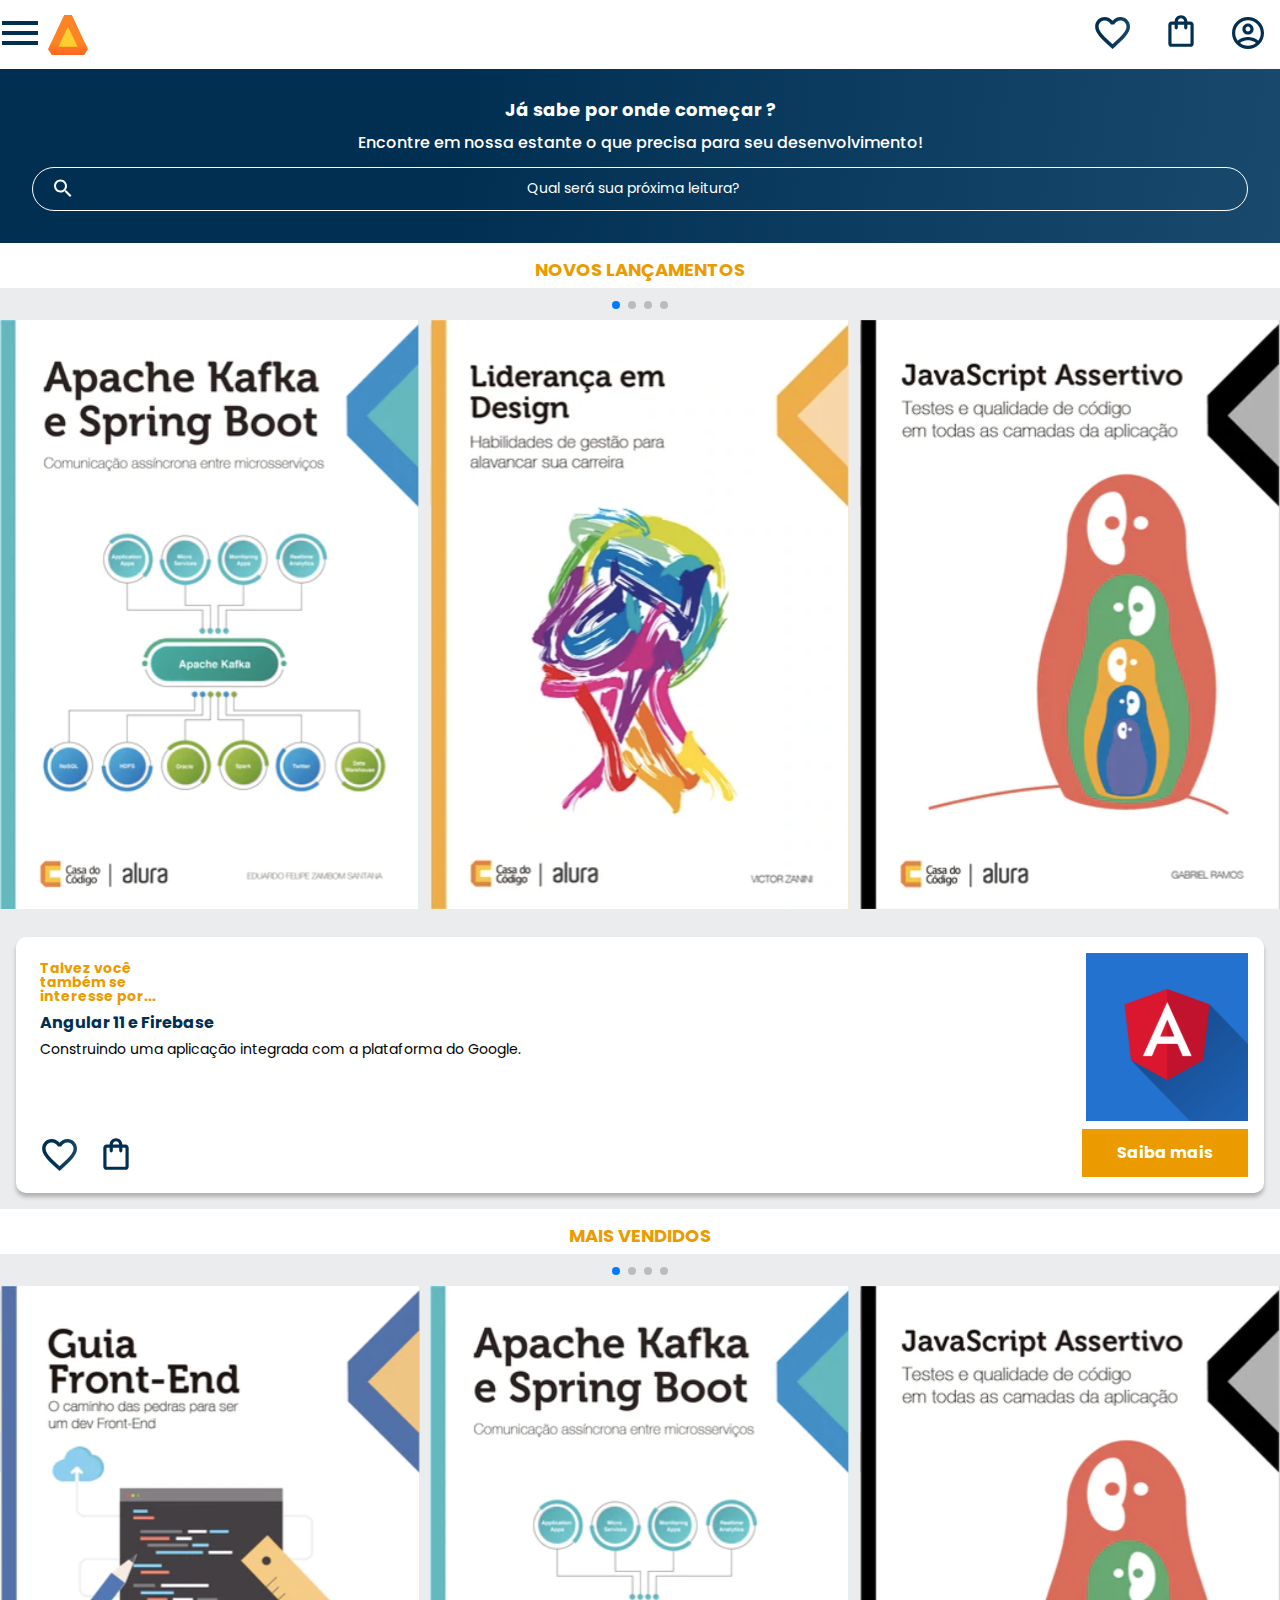
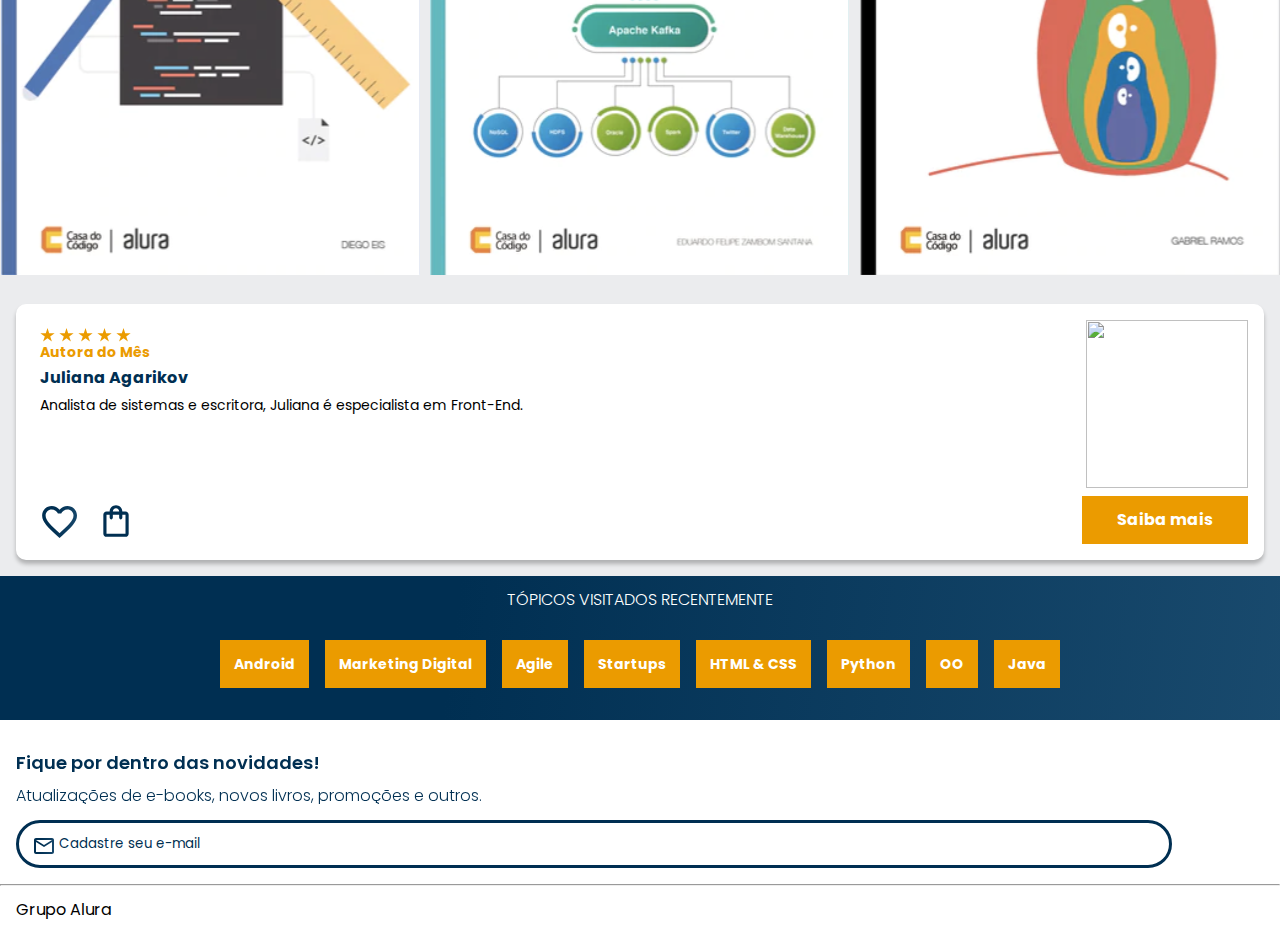
==== Exercicios-Alura/Web/projeto-lojadelivros/index.html @ e95ebcbb "termino do site p celular" ====
<!DOCTYPE html>
<html>

    <head>
        <title>Alura Books</title>
        <meta charset="UTF-8">
        <meta http-equiv="X-UA-Compatible" content="IE=edge">
        <meta name="viewport" content="width=device-width, initial-scale=1.0">
        <link rel="preconnect" href="https://fonts.googleapis.com">
        <link rel="preconnect" href="https://fonts.gstatic.com" crossorigin>
        <link href="https://fonts.googleapis.com/css2?family=Inter:wght@400;700&family=Montserrat:wght@100&family=Poppins:ital,wght@0,400;0,700;1,500&display=swap" rel="stylesheet">
        <link rel="stylesheet" href="https://cdn.jsdelivr.net/npm/swiper@8/swiper-bundle.min.css" />
        <link rel="stylesheet" href="reset.css">
        <link rel="stylesheet" href="styles.css">
    </head>

    <body>
        <header class="cabeçalho">
            <div class="container">
                <input type="checkbox" id="menu" class="container__botao"> 
                <label for="menu">
                    <span class="cabeçalho__menu-hamburguer container__imagem"></span>
                </label>
                <ul class="lista-menu">
                    <li class="lista-menu__titulo">Categorias</li>
                    <li class="lista-menu__item"><a href="#" class="lista-menu__link">Programação</a></li>
                    <li class="lista-menu__item"><a href="#" class="lista-menu__link">Front-end</a></li>
                    <li class="lista-menu__item"><a href="#" class="lista-menu__link">Infraestrutura</a></li>
                    <li class="lista-menu__item"><a href="#" class="lista-menu__link">Business</a></li>
                    <li class="lista-menu__item"><a href="#" class="lista-menu__link">Desing & UX</a></li>
                </ul>
                <img src="img/Logo.svg" alt="Logo da AluraBooks" class="container__imagem">
            </div>
            <div class="container">
                <a href="#"><img src="img/Favoritos.svg" alt="Meus favoritos" class="container__imagem"></a>
                <a href="#"><img src="img/Compras.svg" alt="Carrinho de compras" class="container__imagem"></a>
                <a href="#"><img src="img/Usuário.svg" alt="Meu perfil" class="container__imagem"></a>
            </div>
        </header>
        <section class="banner">
            <h2 class="banner__titulo">Já sabe por onde começar ?</h2>
            <p class="banner__texto">Encontre em nossa estante o que precisa para seu desenvolvimento!</p>
            <input type="search" class="banner__pesquisa" placeholder="Qual será sua próxima leitura?">
        </section>
        <section class="carrossel">
            <h2 class="carrossel__titulo">Novos Lançamentos</h2>
            <div class="swiper">
                <!-- Additional required wrapper -->
                 <!-- If we need pagination -->
                 <div class="swiper-pagination"></div>
                <div class="swiper-wrapper">
                  <!-- Slides -->
                  <div class="swiper-slide"><img src="img/ApacheKafka.svg" alt="Livro sobre a apache kafka e spring boot da alura books"></div>
                  <div class="swiper-slide"><img src="img/Liderança.svg" alt="Livro sobre liderança em design da Alura books"></div>
                  <div class="swiper-slide"><img src="img/Javascript.svg" alt="Livro sobre javascript assertivo da alura books"></div>
                  <div class="swiper-slide"><img src="img/Guia Front-end.svg" alt="Livro Guia Front end"></div>
                  <div class="swiper-slide"><img src="img/Portugol.svg" alt="Livro sobre Portugol da Alura Books"></div>
                  <div class="swiper-slide"><img src="img/Acessibilidade.svg" alt="Livros sobre acessibilidade"></div>
                </div>
    
                <!-- If we need navigation buttons -->
                <div class="swiper-button-prev"></div>
                <div class="swiper-button-next"></div>
              </div>

              <div class="card">
                <!-- 1° linha-->
                <div class="card__descrição">
                    <!-- 1° coluna-->
                    <div class="descrição">
                        <h3 class="descrição__titulo">Talvez você também se interesse por...</h3>
                        <h2 class="descrição__titulo-livro">Angular 11 e Firebase</h2>
                        <p class="descrição__texto">Construindo uma aplicação integrada com a plataforma do Google.</p>
                    </div>
                    <!-- 2° coluna -->
                    <img src="img/Angular.svg" class="descrição__imagem">
                </div>
                <!-- 2° linha -->
                <div class="card__botões">
                    <!-- 1° coluna -->
                    <ul class="botões">
                        <li class="botões__item"><img src="img/Favoritos.svg" alt="Favoritar livro"></li>
                        <li class="botões__item"><img src="img/Compras.svg" alt="adicionar no carrinho de compras"></li>
                    </ul>
                    <!-- 2° coluna-->
                    <a href="#" class="botões__ancora">Saiba mais</a>
                </div>
              </div>

        </section>
        <section class="carrossel">
            <h2 class="carrossel__titulo">MAIS VENDIDOS</h2>
            <div class="swiper">
                <!-- Additional required wrapper -->
                 <!-- If we need pagination -->
                 <div class="swiper-pagination"></div>
                <div class="swiper-wrapper">
                  <!-- Slides -->
                  <div class="swiper-slide"><img src="img/Guia Front-end.svg" alt="Livro sobre a apache kafka e spring boot da alura books"></div>
                  <div class="swiper-slide"><img src="img/ApacheKafka.svg" alt="Livro sobre liderança em design da Alura books"></div>
                  <div class="swiper-slide"><img src="img/Javascript.svg" alt="Livro sobre javascript assertivo da alura books"></div>
                  <div class="swiper-slide"><img src="img/Liderança.svg" alt="Livro Guia Front end"></div>
                  <div class="swiper-slide"><img src="img/Portugol.svg" alt="Livro sobre Portugol da Alura Books"></div>
                  <div class="swiper-slide"><img src="img/Acessibilidade.svg" alt="Livros sobre acessibilidade"></div>
                </div>
    
                <!-- If we need navigation buttons -->
                <div class="swiper-button-prev"></div>
                <div class="swiper-button-next"></div>
              </div>

              <div class="card">
                <!-- 1° linha-->
                <div class="card__descrição">
                    <!-- 1° coluna-->
                    <div class="descrição">
                        
                            <h3 class="descrição__titulo"><img src="img/Estrelinhas.svg"></h3>
                            <h3 class="descrição__titulo">Autora do Mês</h3>
                            <h2 class="descrição__titulo-livro">Juliana Agarikov</h2>
                            <p class="descrição__texto">Analista de sistemas e escritora, Juliana é especialista em Front-End. </p>
                        
                    </div>
                    <!-- 2° coluna -->
                    <img src="img/Perfil-escritora.svg" class="descrição__imagem">
                </div>
                
                <!-- 2° linha -->
                <div class="card__botões">
                    <!-- 1° coluna -->
                    <ul class="botões">
                        <li class="botões__item"><img src="img/Favoritos.svg" alt="Favoritar livro"></li>
                        <li class="botões__item"><img src="img/Compras.svg" alt="adicionar no carrinho de compras"></li>
                    </ul>
                    <!-- 2° coluna-->
                    <a href="#" class="botões__ancora">Saiba mais</a>
                </div>
              </div>

        </section>
        <section class="tópicos">
            <h2 class="tópicos__titulo">TÓPICOS VISITADOS RECENTEMENTE</h2> 
            <ul class="tópicos__lista">
                <li class="tópicos__item">
                    <a href="#" class="tópico__link">Android</a>
                </li>
                <li class="tópicos__item">
                    <a href="#" class="tópico__link">Marketing Digital</a>
                </li>
                <li class="tópicos__item">
                    <a href="#" class="tópico__link">Agile</a>
                </li>
                <li class="tópicos__item">
                    <a href="#" class="tópico__link">Startups</a>
                </li>
                <li class="tópicos__item">
                    <a href="#" class="tópico__link">HTML & CSS</a>
                </li>
                <li class="tópicos__item">
                    <a href="#" class="tópico__link">Python</a>
                </li>
                <li class="tópicos__item">
                    <a href="#" class="tópico__link">OO</a>
                </li>
                <li class="tópicos__item">
                    <a href="#" class="tópico__link">Java</a>
                </li>
            </ul>
        </section>
        <section class="contato">
            <h2 class="contato__titulo">Fique por dentro das novidades!</h2>
            <p class="contato__texto">Atualizações de e-books, novos livros, promoções e outros.</p>
            <input type="email" placeholder="Cadastre seu e-mail" class="contato__email">
        </section>
        <hr/>
        <footer class="rodape">
            <h2 class="rodape__titulo">Grupo Alura</h2>
        </footer>
        <script src="https://cdn.jsdelivr.net/npm/swiper@8/swiper-bundle.min.js"></script>
        <script>
            const swiper = new Swiper('.swiper', {
                spaceBetween: 10,
                slidesPerView: 3,
                
                pagination: {
                    el: '.swiper-pagination',
                    type: 'bullets',
                },
            }); 
        </script>
    </body>
</html>
---- Exercicios-Alura/Web/projeto-lojadelivros/styles.css ----
@import url("styles/header.css");
@import url("styles/banner.css"); 
@import url("styles/carrossel.css");
@import url("styles/tópicos.css"); 
@import url("styles/contato.css");
@import url("styles/rodape.css");

:root {
    --cor-de-fundo: #ebecee;
    --branco: #FFFFFF;
    --laranja: #EB9B00;
    --azul-degrade: linear-gradient(97.54deg, #002F52 35.49%, #326589 165.37%);
    --fonte-principal: "Poppins";
    --azul: #002F52; 
}

body{
    background-color: var(--cor-de-fundo);
    font-family: var(--fonte-principal);
    font-size: 16px;
    font-weight: 400;
}

h1 {
    background-color: white;
}
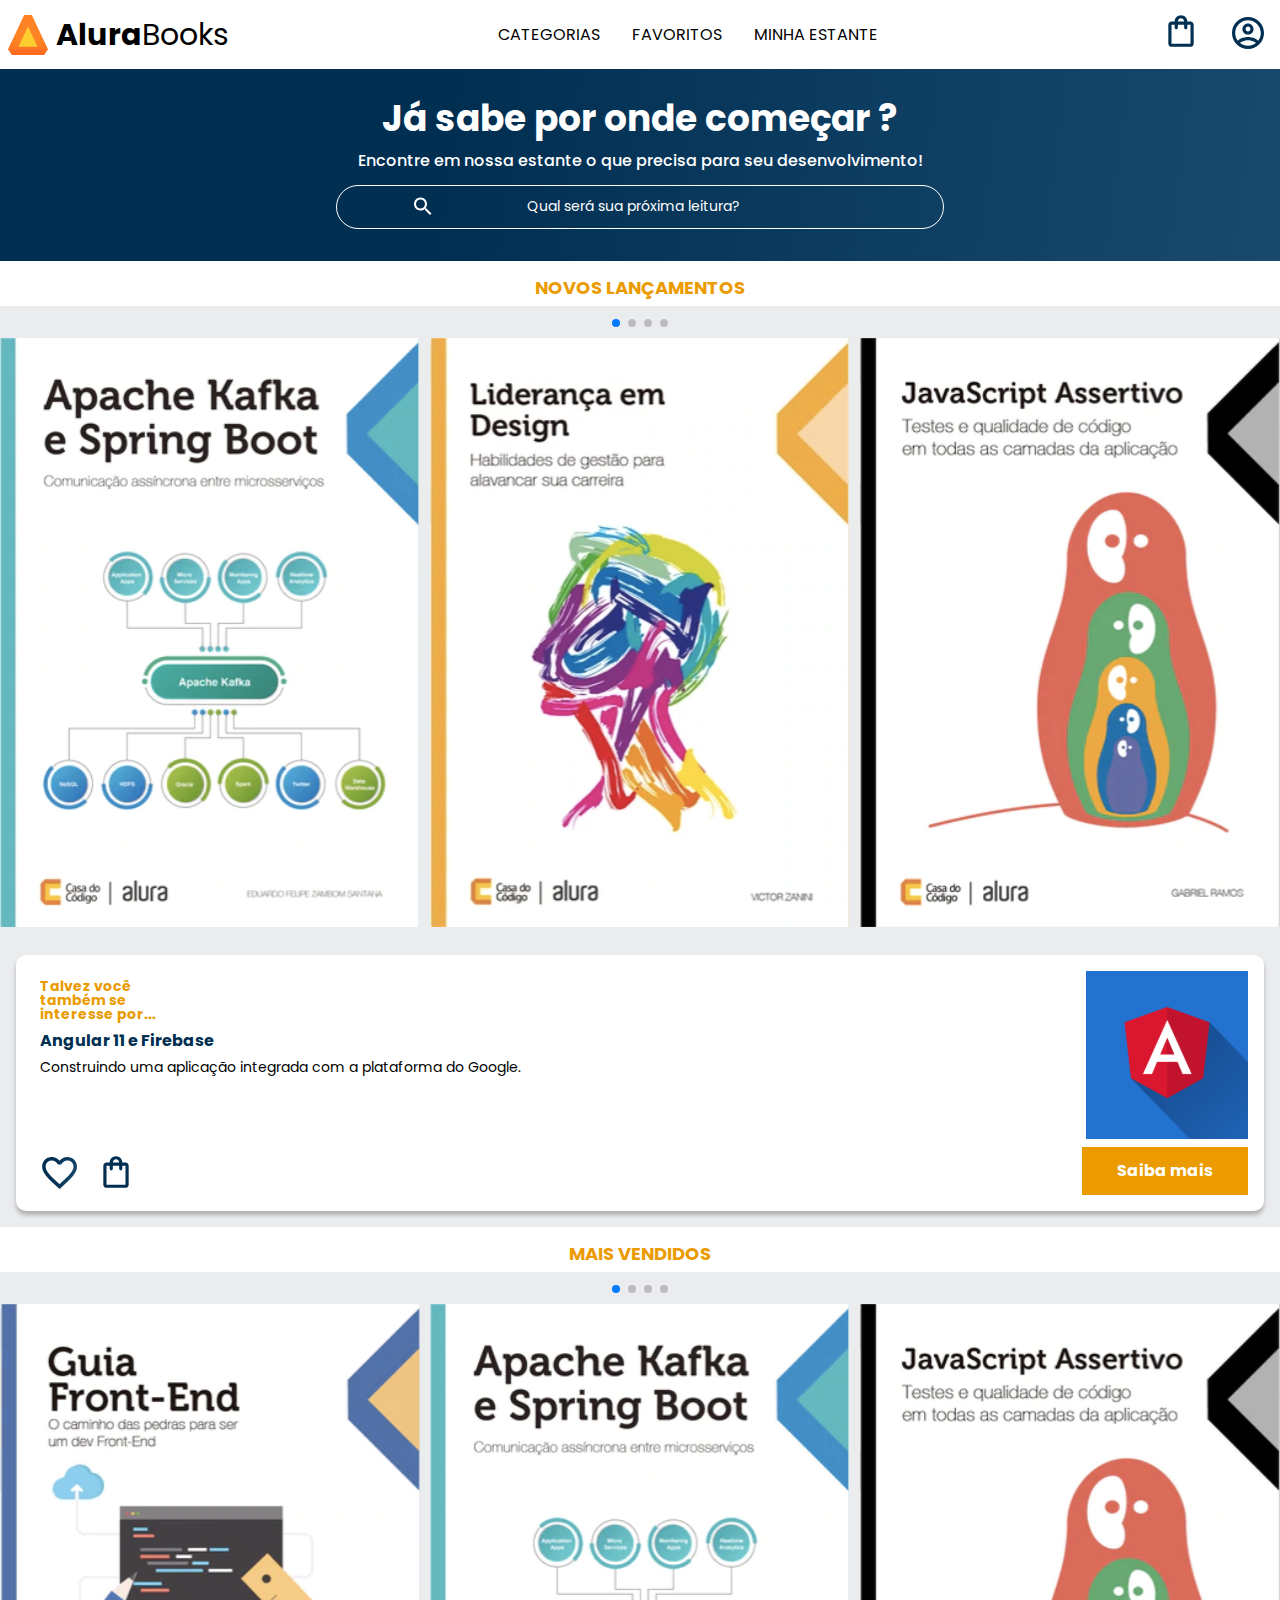
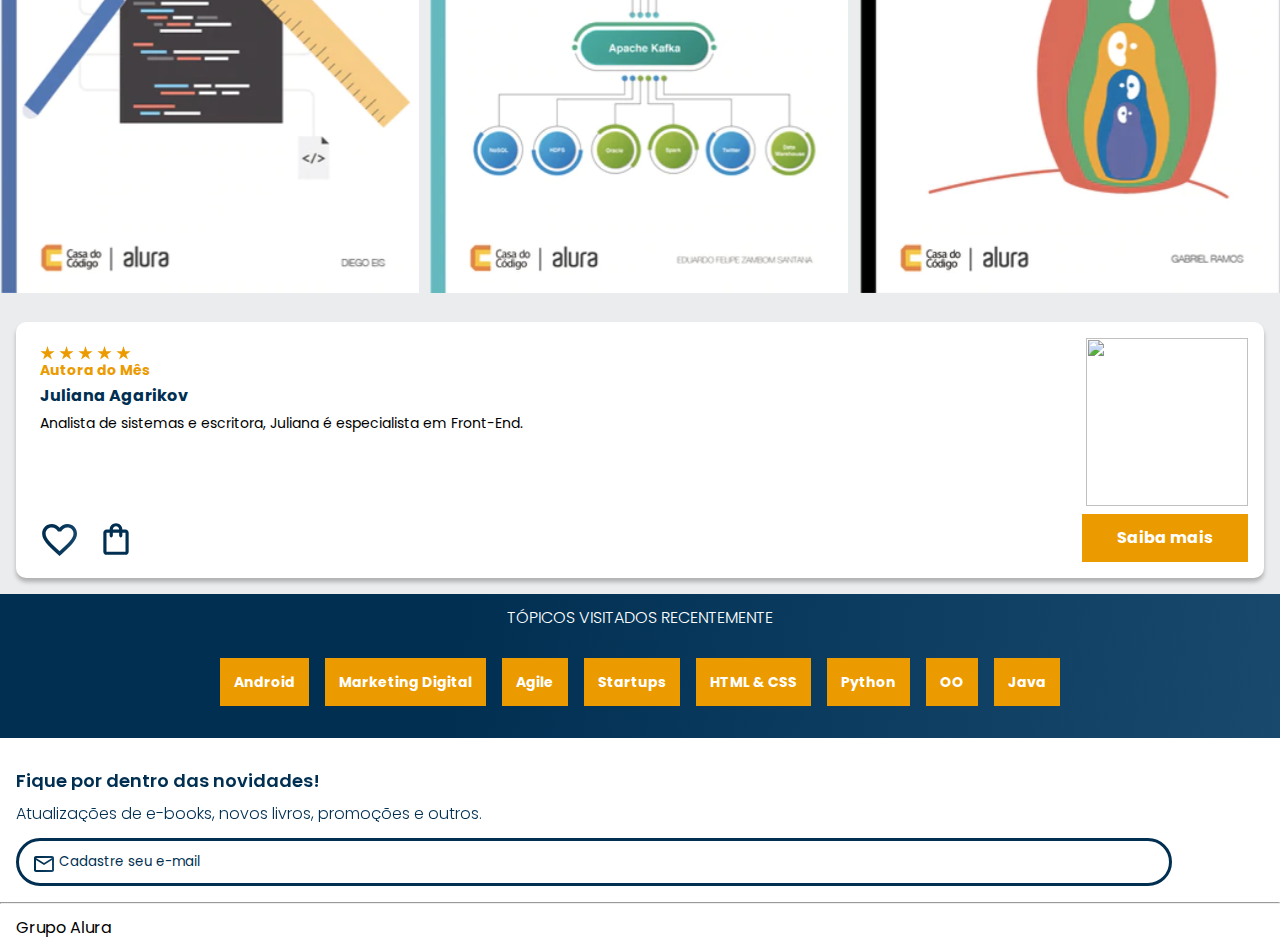
==== commit acdaa964: "separando tudo" ====
--- a/Exercicios-Alura/Web/projeto-lojadelivros/index.html
+++ b/Exercicios-Alura/Web/projeto-lojadelivros/index.html
@@ -10,6 +10,7 @@
         <link rel="preconnect" href="https://fonts.gstatic.com" crossorigin>
         <link href="https://fonts.googleapis.com/css2?family=Inter:wght@400;700&family=Montserrat:wght@100&family=Poppins:ital,wght@0,400;0,700;1,500&display=swap" rel="stylesheet">
         <link rel="stylesheet" href="https://cdn.jsdelivr.net/npm/swiper@8/swiper-bundle.min.css" />
+        <link href="https://fonts.googleapis.com/css2?family=Josefin+Sans:wght@400;700&display=swap" rel="stylesheet">
         <link rel="stylesheet" href="reset.css">
         <link rel="stylesheet" href="styles.css">
     </head>
@@ -30,9 +31,27 @@
                     <li class="lista-menu__item"><a href="#" class="lista-menu__link">Desing & UX</a></li>
                 </ul>
                 <img src="img/Logo.svg" alt="Logo da AluraBooks" class="container__imagem">
+                <h1 class="container__titulo"><b class="container__titulo--negrito">Alura</b>Books</h1>
             </div>
+            <ul class="opções">
+                <input type="checkbox" id="opções-menu" class="opções__botão">
+                <label for="opções-menu">
+                    <li class="opções__item">Categorias</li>
+                </label>
+
+                <ul class="lista-menu">
+                    <li class="lista-menu__item"><a href="#" class="lista-menu__link">Programação</a></li>
+                    <li class="lista-menu__item"><a href="#" class="lista-menu__link">Front-end</a></li>
+                    <li class="lista-menu__item"><a href="#" class="lista-menu__link">Infraestrutura</a></li>
+                    <li class="lista-menu__item"><a href="#" class="lista-menu__link">Business</a></li>
+                    <li class="lista-menu__item"><a href="#" class="lista-menu__link">Desing & UX</a></li>
+                </ul>
+
+                <li class="opções__item"><a href="#" class="opções__link">Favoritos</a></li>
+                <li class="opções__item"><a href="#" class="opções__link">Minha Estante</a></li>
+            </ul>
             <div class="container">
-                <a href="#"><img src="img/Favoritos.svg" alt="Meus favoritos" class="container__imagem"></a>
+                <a href="#"><img src="img/Favoritos.svg" alt="Meus favoritos" class="container__imagem container__imagem-transparente"></a>
                 <a href="#"><img src="img/Compras.svg" alt="Carrinho de compras" class="container__imagem"></a>
                 <a href="#"><img src="img/Usuário.svg" alt="Meu perfil" class="container__imagem"></a>
             </div>
--- a/Exercicios-Alura/Web/projeto-lojadelivros/styles.css
+++ b/Exercicios-Alura/Web/projeto-lojadelivros/styles.css
@@ -13,6 +13,8 @@
     --azul-degrade: linear-gradient(97.54deg, #002F52 35.49%, #326589 165.37%);
     --fonte-principal: "Poppins";
     --azul: #002F52; 
+    --fonte-secundario:"Josefin Sans"; 
+    --preto: #000000;
 }
 
 body{
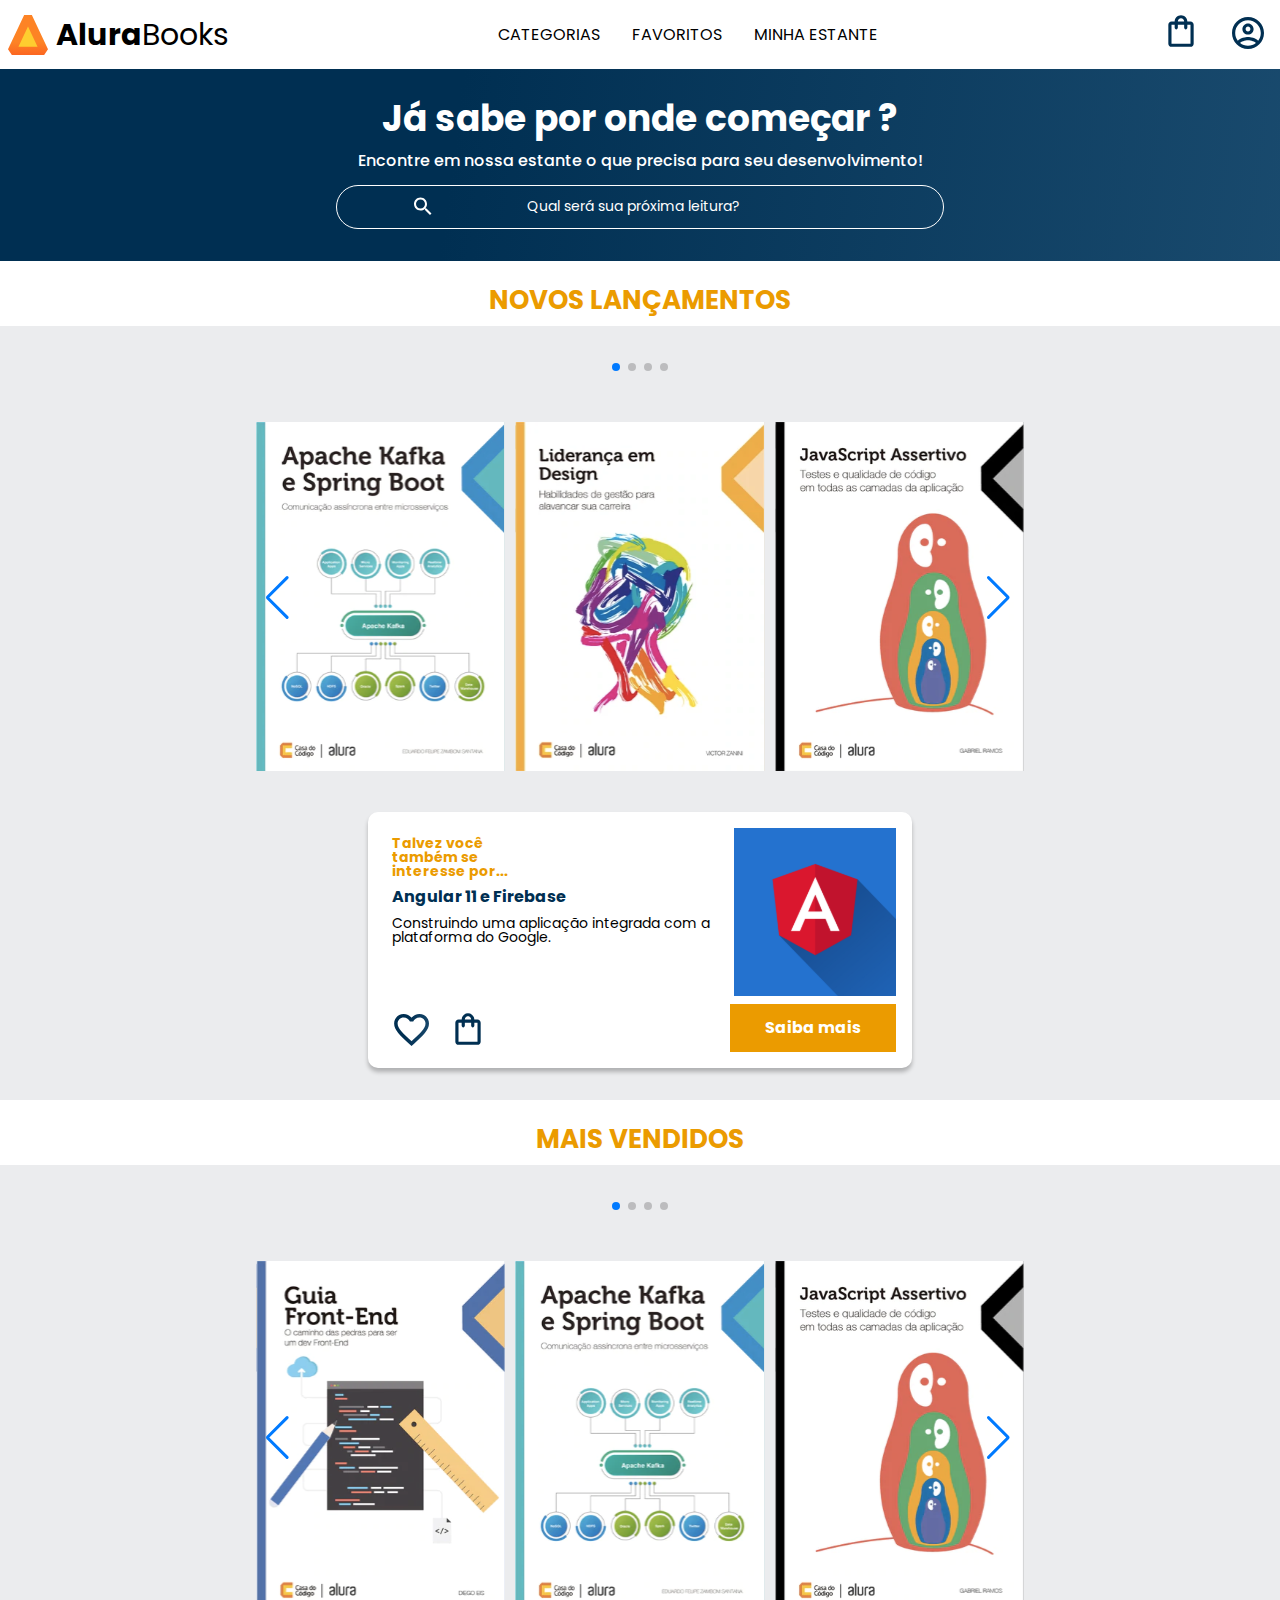
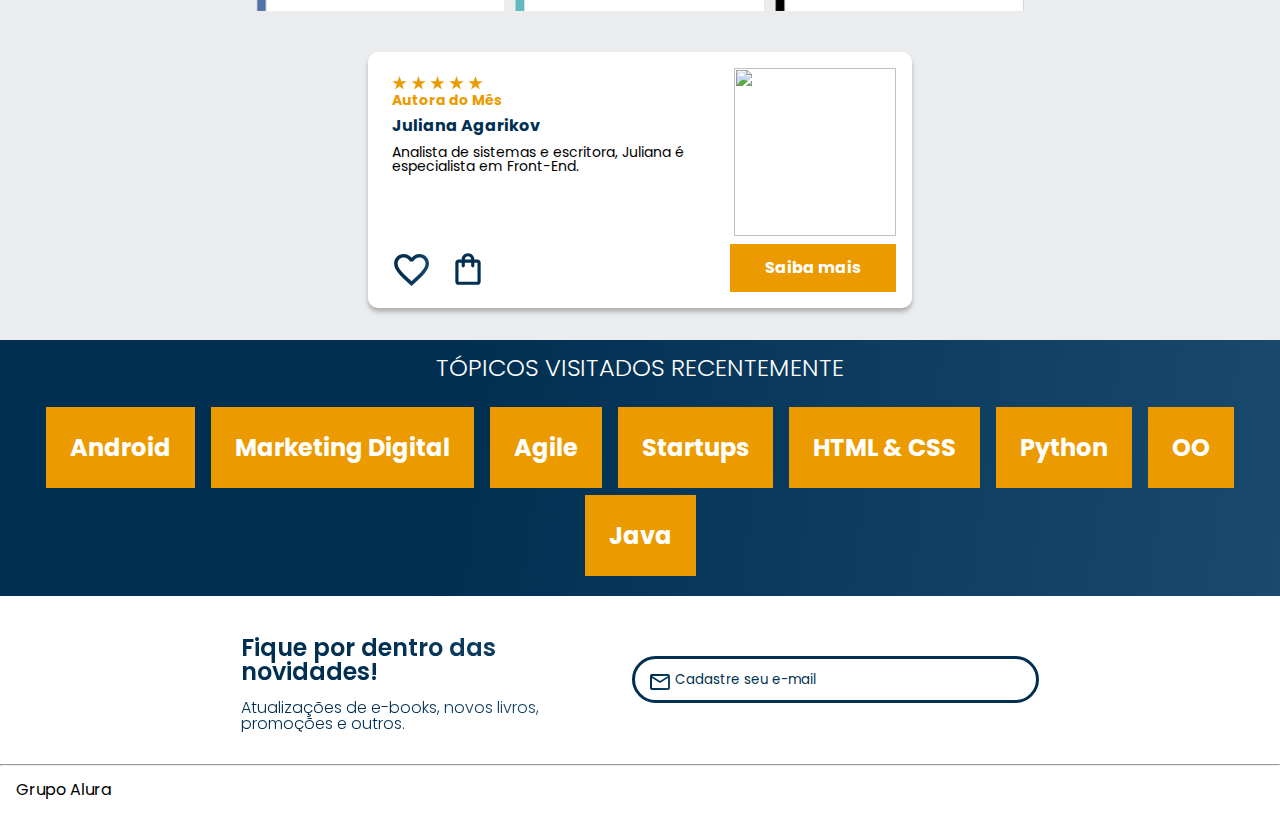
==== commit a3f7e025: "ajuste de tela 1024px" ====
--- a/Exercicios-Alura/Web/projeto-lojadelivros/index.html
+++ b/Exercicios-Alura/Web/projeto-lojadelivros/index.html
@@ -187,8 +187,10 @@
             </ul>
         </section>
         <section class="contato">
-            <h2 class="contato__titulo">Fique por dentro das novidades!</h2>
-            <p class="contato__texto">Atualizações de e-books, novos livros, promoções e outros.</p>
+            <dic class="contato__descrição">
+                <h2 class="contato__titulo">Fique por dentro das novidades!</h2>
+                <p class="contato__texto">Atualizações de e-books, novos livros, promoções e outros.</p>
+            </dic>
             <input type="email" placeholder="Cadastre seu e-mail" class="contato__email">
         </section>
         <hr/>
--- a/Exercicios-Alura/Web/projeto-lojadelivros/styles.css
+++ b/Exercicios-Alura/Web/projeto-lojadelivros/styles.css
@@ -14,7 +14,7 @@
     --fonte-principal: "Poppins";
     --azul: #002F52; 
     --fonte-secundario:"Josefin Sans"; 
-    --preto: #000000;
+    --bleak: #000000;
 }
 
 body{
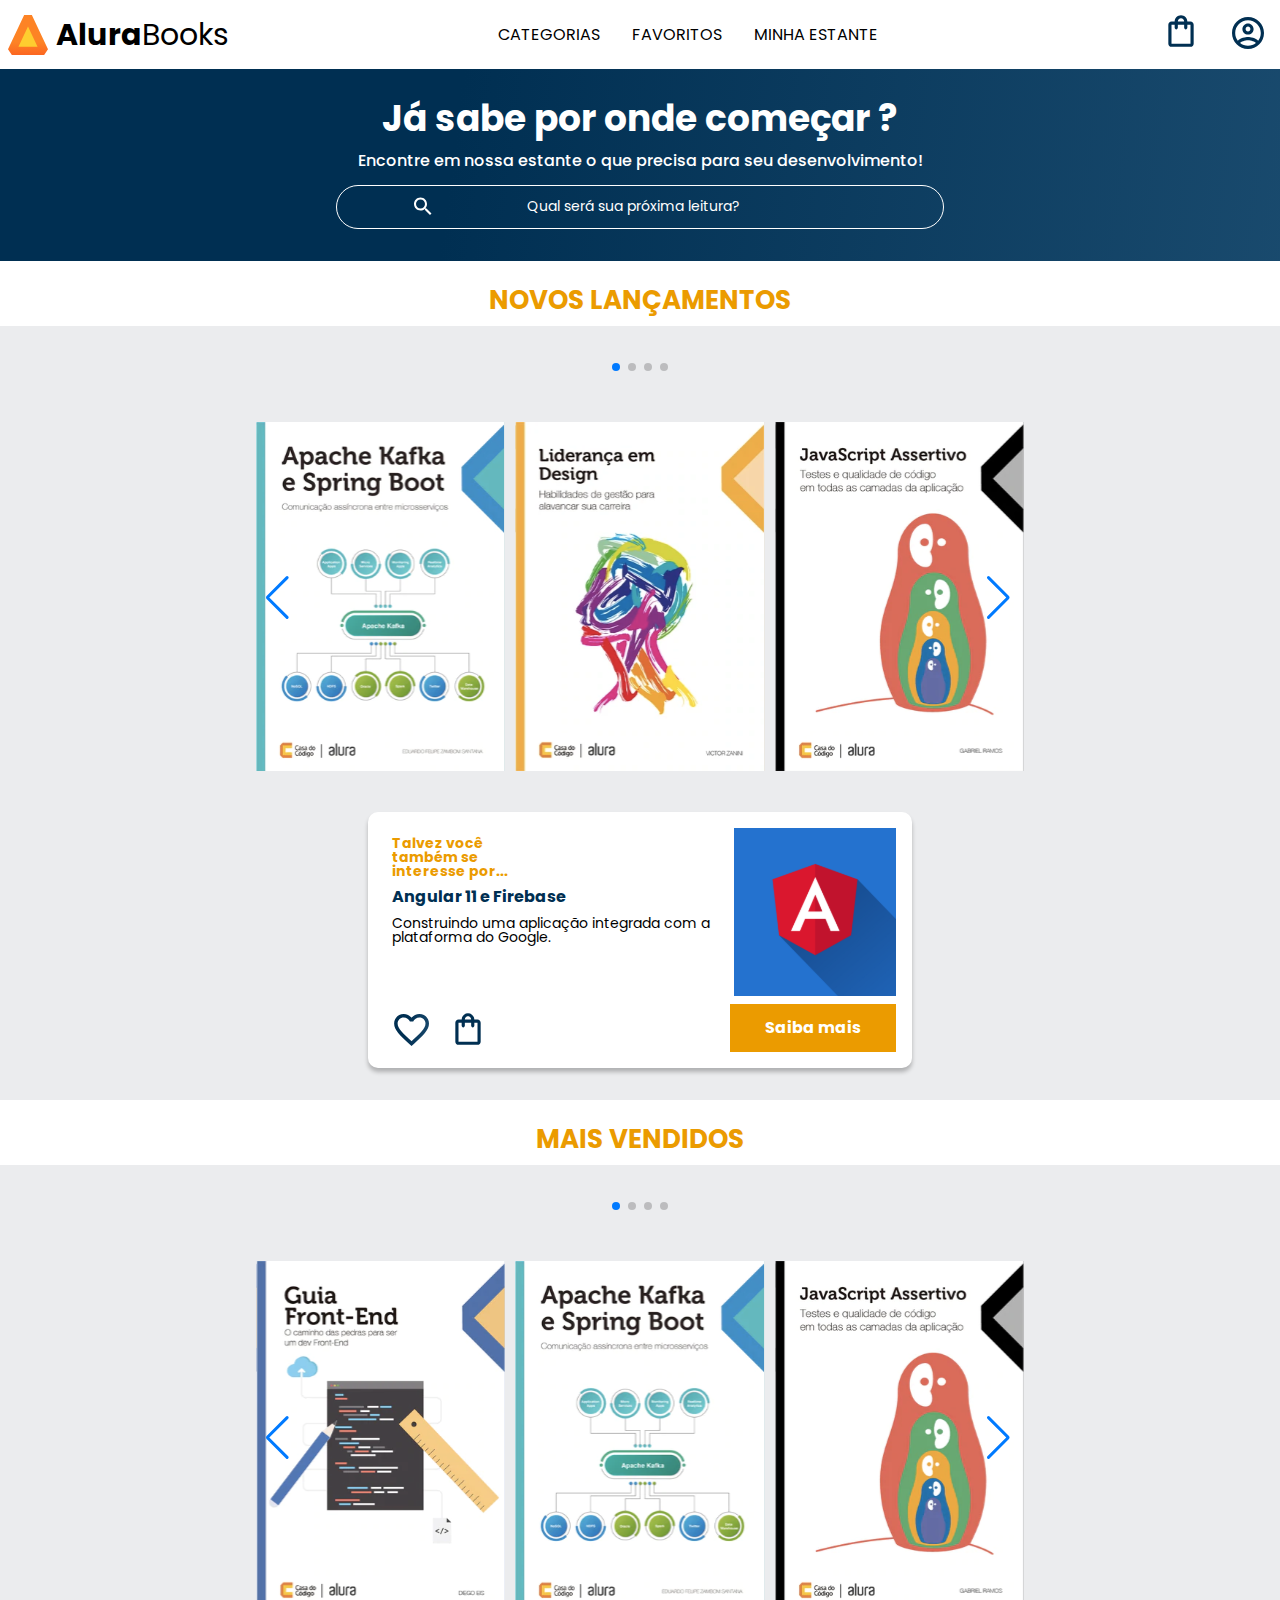
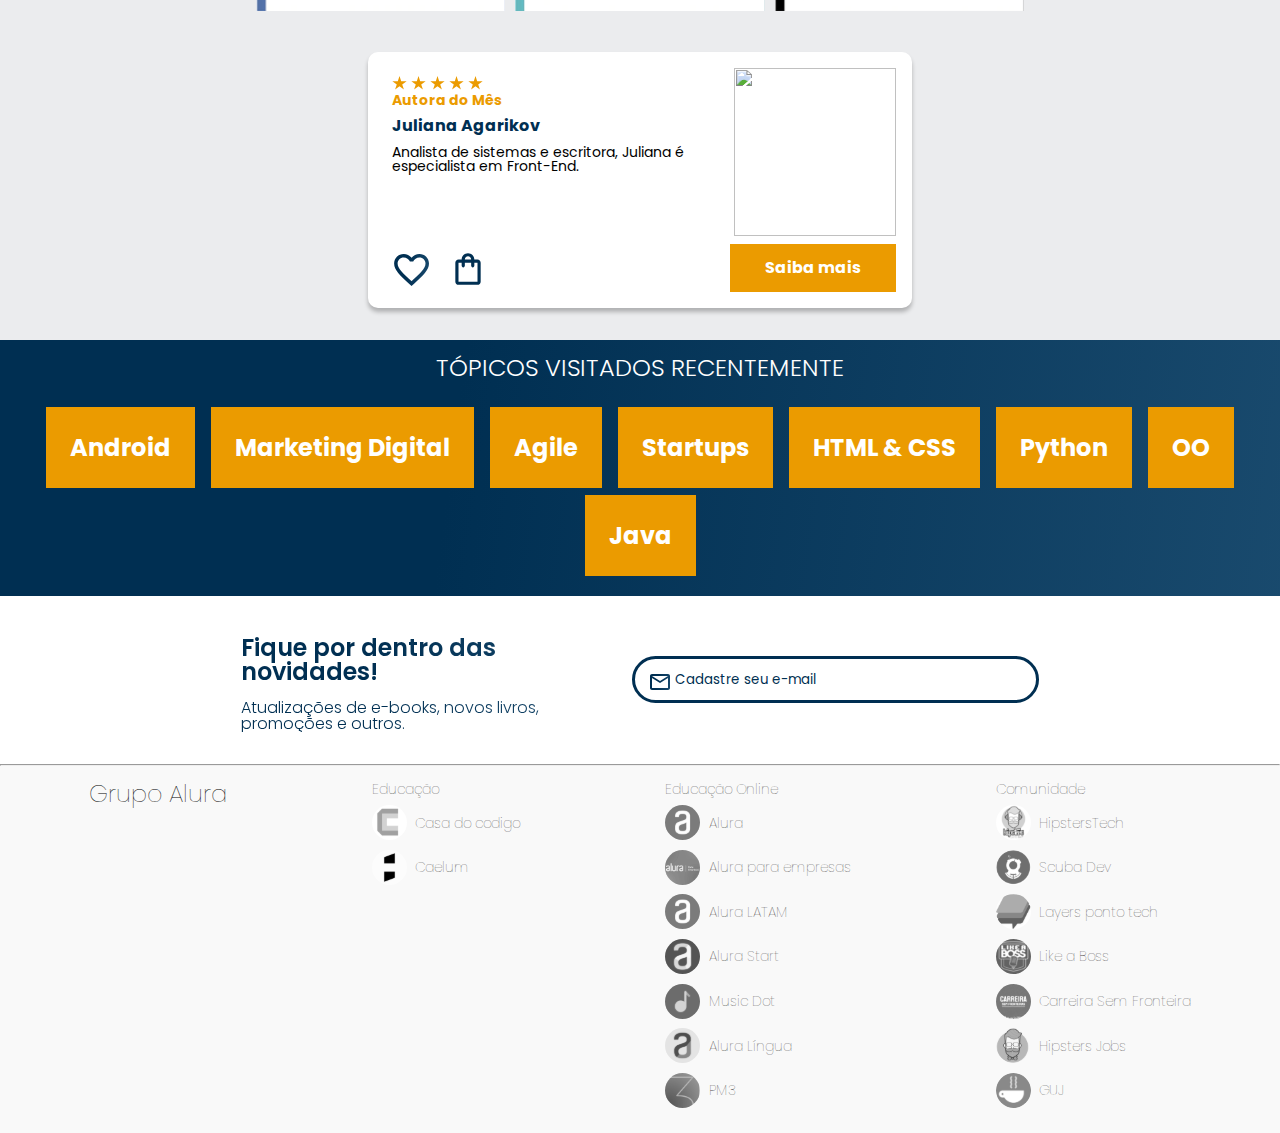
==== commit c630292f: "fim aula 4" ====
--- a/Exercicios-Alura/Web/projeto-lojadelivros/index.html
+++ b/Exercicios-Alura/Web/projeto-lojadelivros/index.html
@@ -194,8 +194,85 @@
             <input type="email" placeholder="Cadastre seu e-mail" class="contato__email">
         </section>
         <hr/>
-        <footer class="rodape">
+        <footer class="rodapé">
             <h2 class="rodape__titulo">Grupo Alura</h2>
+            
+                <ul class="lista-rodapé">
+                    <li class="lista-rodapé__titulo">Educação</li>
+                    <li class="lista-rodapé__item">
+                        <img src="img/CasaDoCodigo.svg" alt="cara do codigo">
+                        <a href="#" class="lista-rodapé__link">Casa do codigo</a>
+                    </li>
+                    <li class="lista-rodapé__item">
+                        <img src="img/Caelum.svg" alt="logo Caelum">
+                        <a href="#" class="lista-rodapé__link">Caelum</a>
+                    </li>
+                </ul>
+
+                <ul class="lista-rodapé">
+                    <li class="lista-rodapé__titulo">Educação Online</li>  
+                    <li class="lista-rodapé__item">
+                        <img src="img/Alura.svg" alt="Logo da Alura">
+                        <a href="#" class="lista-rodapé__link">Alura</a>
+                    </li>
+                    <li class="lista-rodapé__item">
+                        <img src="img/AluraEmpresas.svg" alt="Logo da Alura para empresas">
+                        <a href="#" class="lista-rodapé__link">Alura para empresas</a>
+                    </li>
+                    <li class="lista-rodapé__item">
+                        <img src="img/AluraLATAM.svg" alt="Logo da Alura LATAM">
+                        <a href="#" class="lista-rodapé__link">Alura LATAM</a>
+                    </li>
+                    <li class="lista-rodapé__item">
+                        <img src="img/AluraStart.svg" alt="Logo da Alura Start">
+                        <a href="#" class="lista-rodapé__link">Alura Start</a>
+                    </li>
+                    <li class="lista-rodapé__item">
+                        <img src="img/MusicDot.svg" alt="Logo da Music Dot">
+                        <a href="#" class="lista-rodapé__link">Music Dot</a>
+                    </li>
+                    <li class="lista-rodapé__item">
+                        <img src="img/AluraLingua.svg" alt="Logo da Alura">
+                        <a href="#" class="lista-rodapé__link">Alura Língua</a>
+                    </li>
+                    <li class="lista-rodapé__item">
+                        <img src="img/PM3.svg" alt="Logo da PM3">
+                        <a href="#" class="lista-rodapé__link">PM3</a>
+                    </li>
+                </ul>
+
+                <ul class="lista-rodapé">
+                    <li class="lista-rodapé__titulo">Comunidade</li>
+                    <li class="lista-rodapé__item">
+                        <img src="img/HipstersTech.svg" alt="Logo da Hipster ponto tech">
+                        <a href="#" class="lista-rodapé__link">HipstersTech</a>
+                    </li>
+                    <li class="lista-rodapé__item">
+                        <img src="img/ScubaDev.svg" alt="Logo da ScubaDev">
+                        <a href="#" class="lista-rodapé__link">Scuba Dev</a>
+                    </li>
+                    <li class="lista-rodapé__item">
+                        <img src="img/LayersTech.svg" alt="Logo da Layers ponto tech">
+                        <a href="#" class="lista-rodapé__link">Layers ponto tech</a>
+                    </li>
+                    <li class="lista-rodapé__item">
+                        <img src="img/LikeABoss.svg" alt="Logo da Like a Boss">
+                        <a href="#" class="lista-rodapé__link">Like a Boss</a>
+                    </li>
+                    <li class="lista-rodapé__item">
+                        <img src="img/CarreiraSemFronteira.svg" alt="Logo da CarreiraSemFronteira">
+                        <a href="#" class="lista-rodapé__link">Carreira Sem Fronteira</a>
+                    </li>
+                    <li class="lista-rodapé__item">
+                        <img src="img/HipstersJobs.svg" alt="Logo da Hipsters Jobs">
+                        <a href="#" class="lista-rodapé__link">Hipsters Jobs</a>
+                    </li>
+                    <li class="lista-rodapé__item">
+                        <img src="img/GUJ.svg" alt="Logo da GUJ">
+                        <a href="#" class="lista-rodapé__link">GUJ</a>
+                    </li>
+                </ul>
+            
         </footer>
         <script src="https://cdn.jsdelivr.net/npm/swiper@8/swiper-bundle.min.js"></script>
         <script>
--- a/Exercicios-Alura/Web/projeto-lojadelivros/styles.css
+++ b/Exercicios-Alura/Web/projeto-lojadelivros/styles.css
@@ -4,7 +4,7 @@
 @import url("styles/carrossel.css");
 @import url("styles/tópicos.css"); 
 @import url("styles/contato.css");
-@import url("styles/rodape.css");
+@import url("styles/rodape.css"); 
 
 :root {
     --cor-de-fundo: #ebecee;
@@ -15,6 +15,8 @@
     --azul: #002F52; 
     --fonte-secundario:"Josefin Sans"; 
     --bleak: #000000;
+    --cor-fudo-footer: #F9F9F9;
+    --cor-link-footer: #474646;
 }
 
 body{
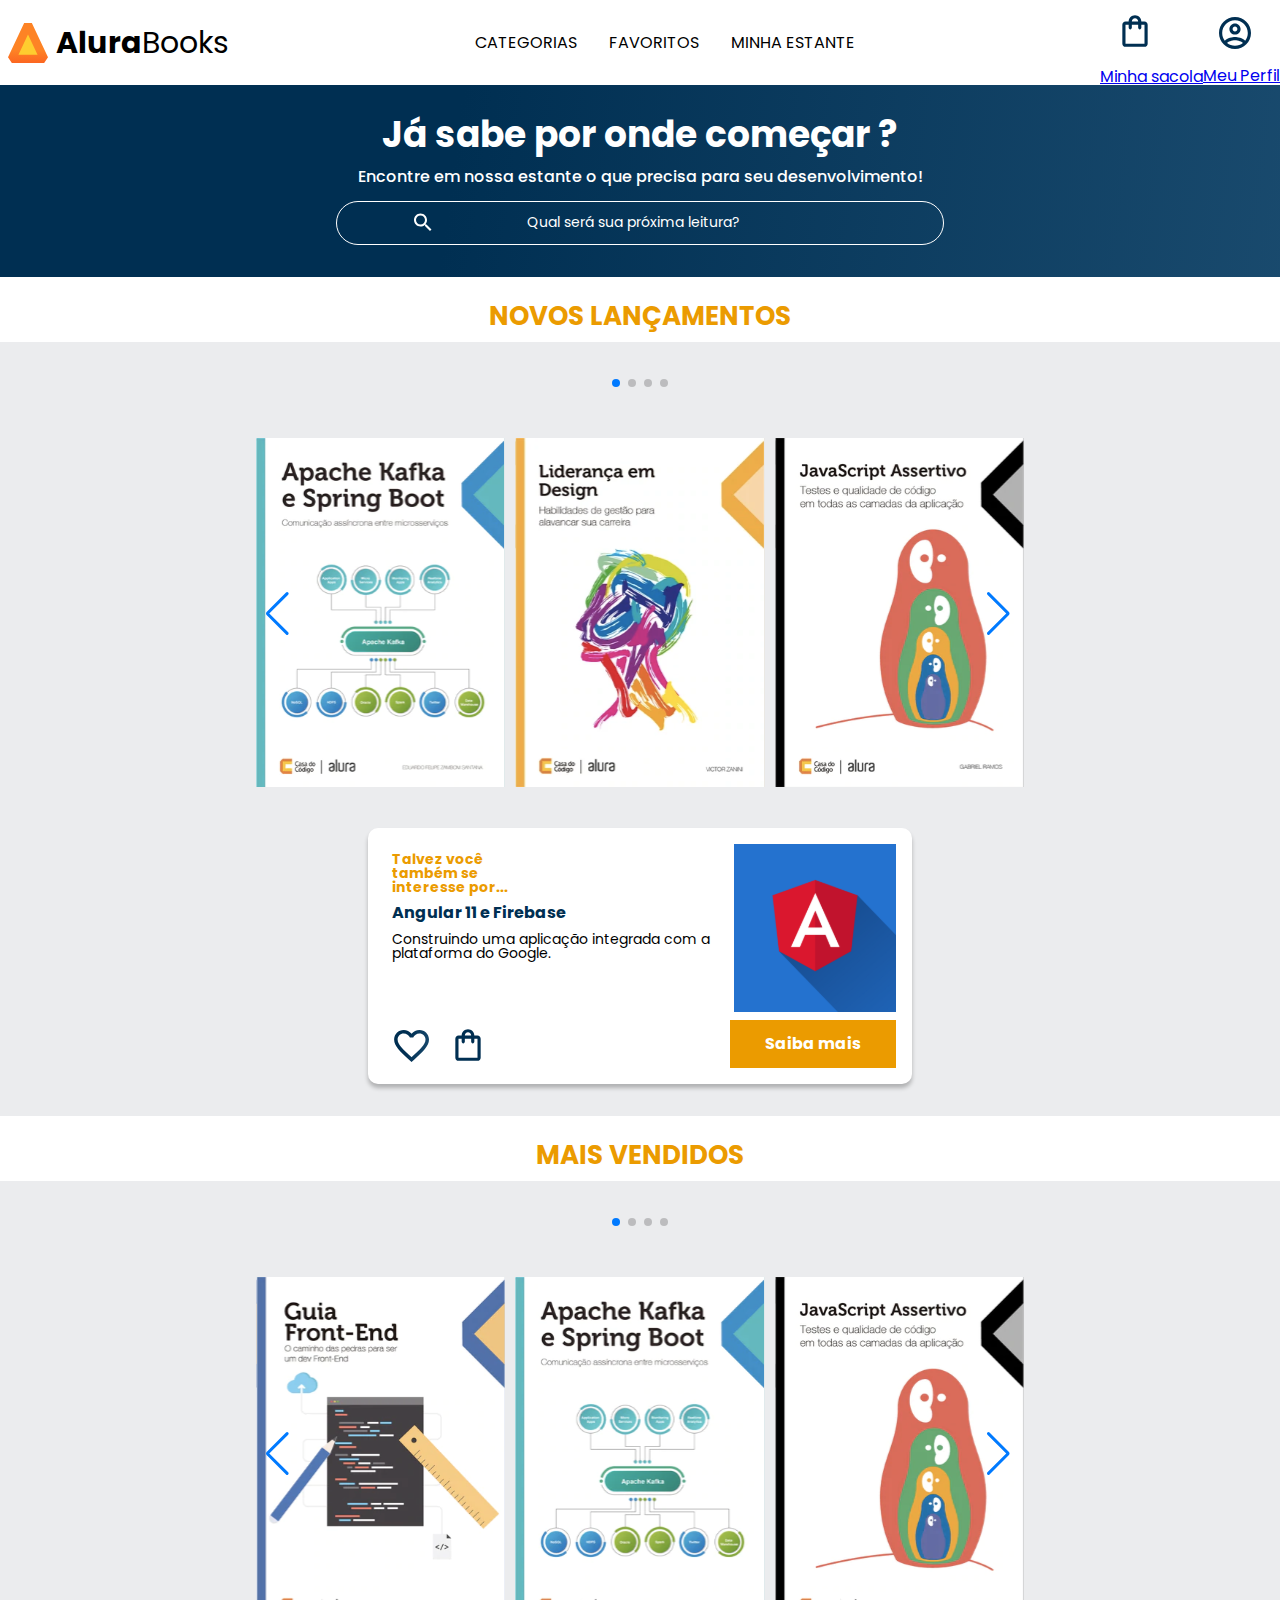
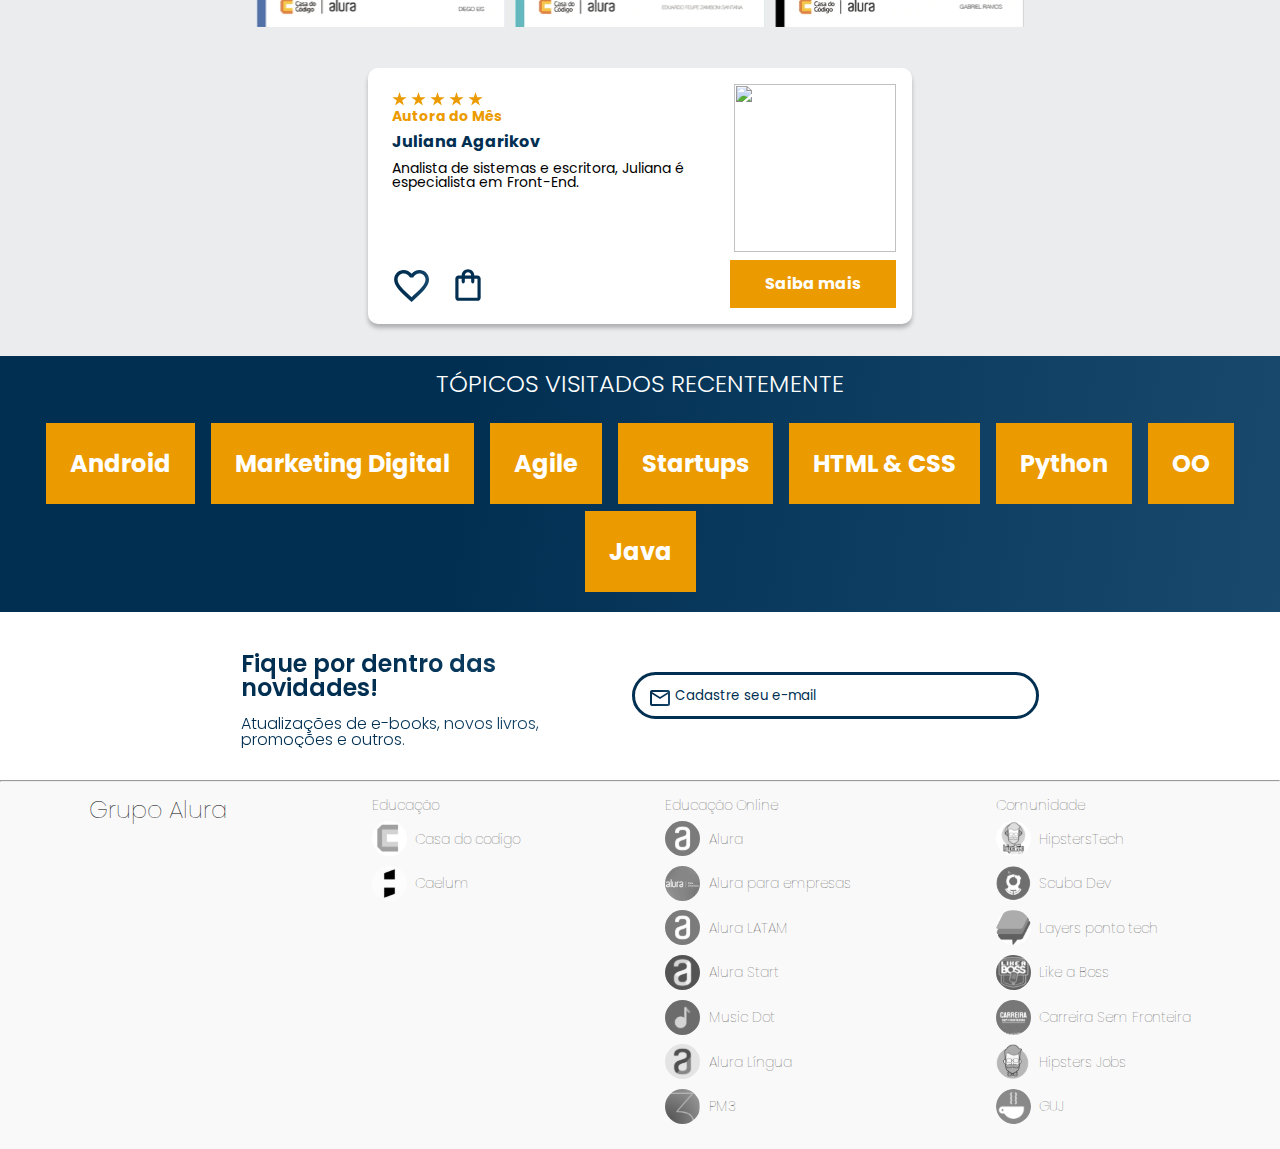
==== commit 8830b374: "new aula" ====
--- a/Exercicios-Alura/Web/projeto-lojadelivros/index.html
+++ b/Exercicios-Alura/Web/projeto-lojadelivros/index.html
@@ -52,8 +52,14 @@
             </ul>
             <div class="container">
                 <a href="#"><img src="img/Favoritos.svg" alt="Meus favoritos" class="container__imagem container__imagem-transparente"></a>
-                <a href="#"><img src="img/Compras.svg" alt="Carrinho de compras" class="container__imagem"></a>
-                <a href="#"><img src="img/Usuário.svg" alt="Meu perfil" class="container__imagem"></a>
+                <a href="#">
+                    <img src="img/Compras.svg" alt="Carrinho de compras" class="container__imagem">
+                    <p class="container__texto">Minha sacola</p>
+                </a>
+                <a href="#">
+                    <img src="img/Usuário.svg" alt="Meu perfil" class="container__imagem">
+                    <p class="container__texto">Meu Perfil</p>
+                </a>
             </div>
         </header>
         <section class="banner">
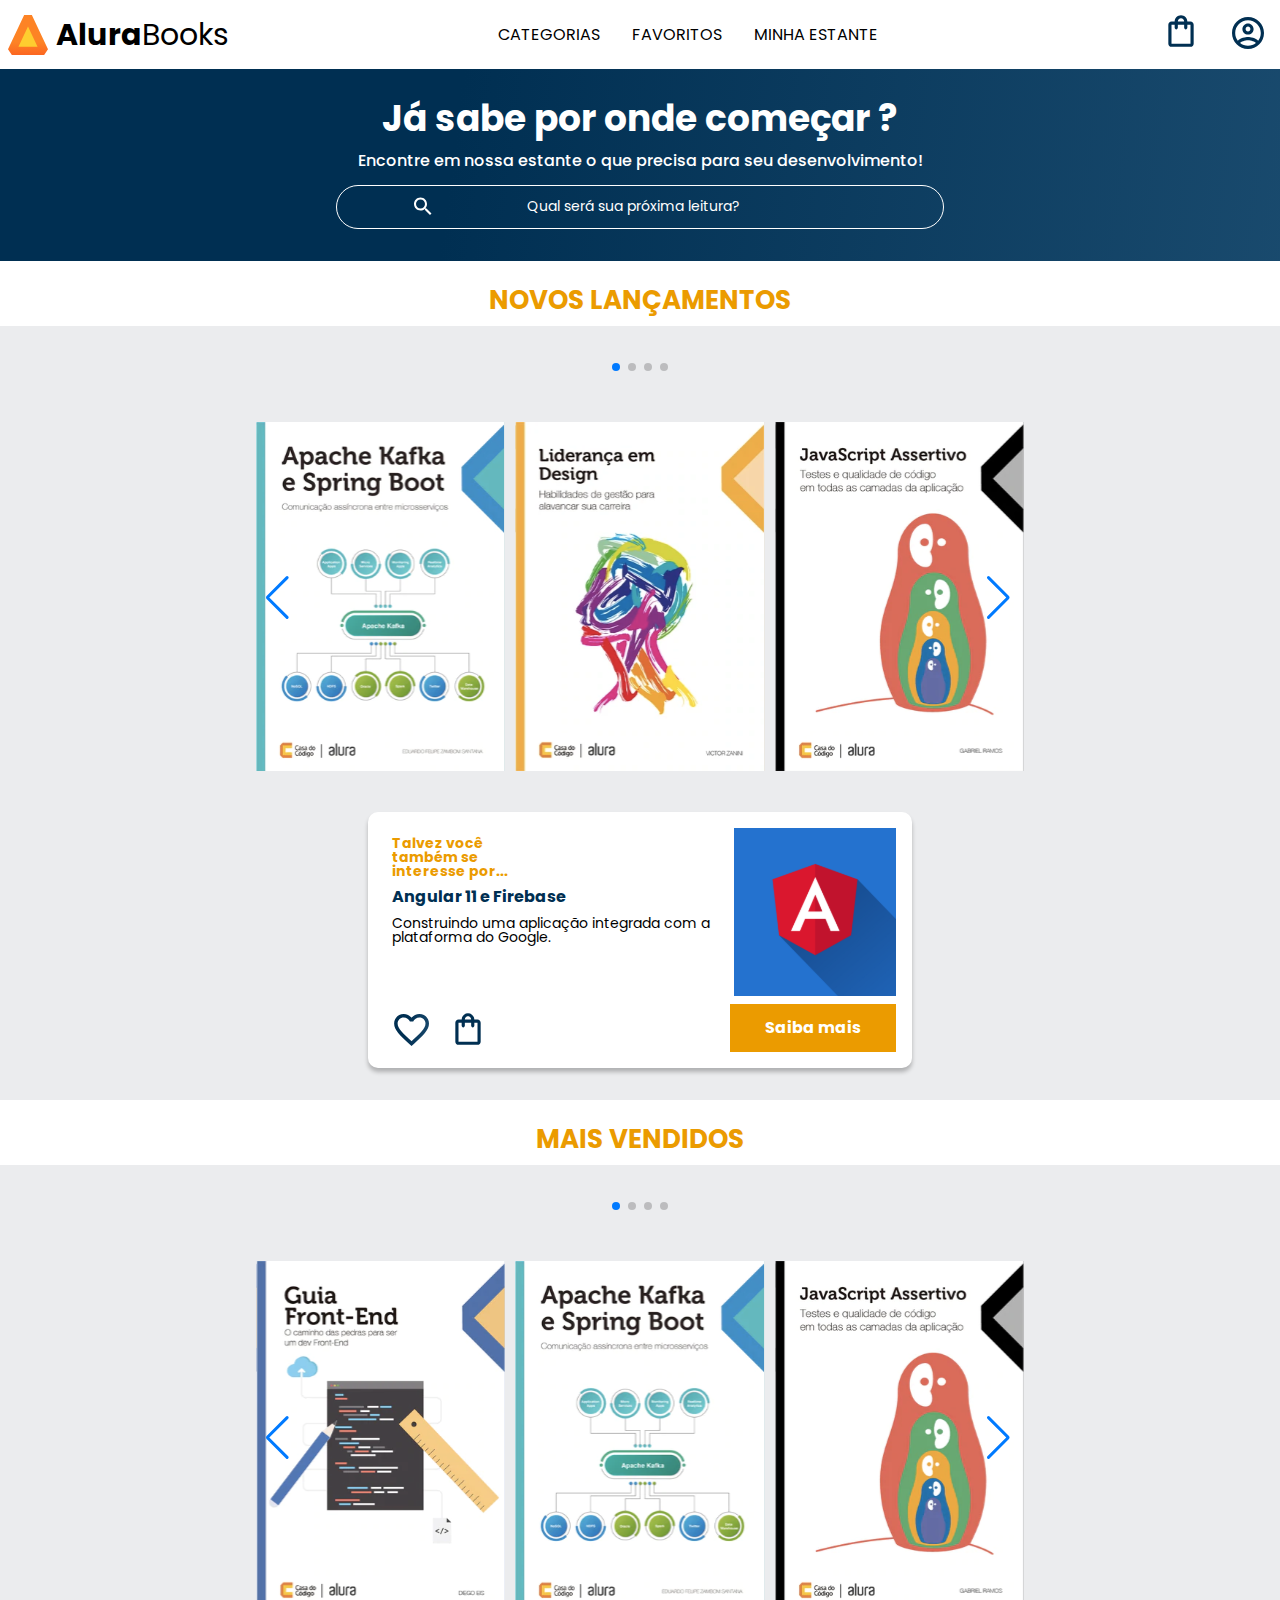
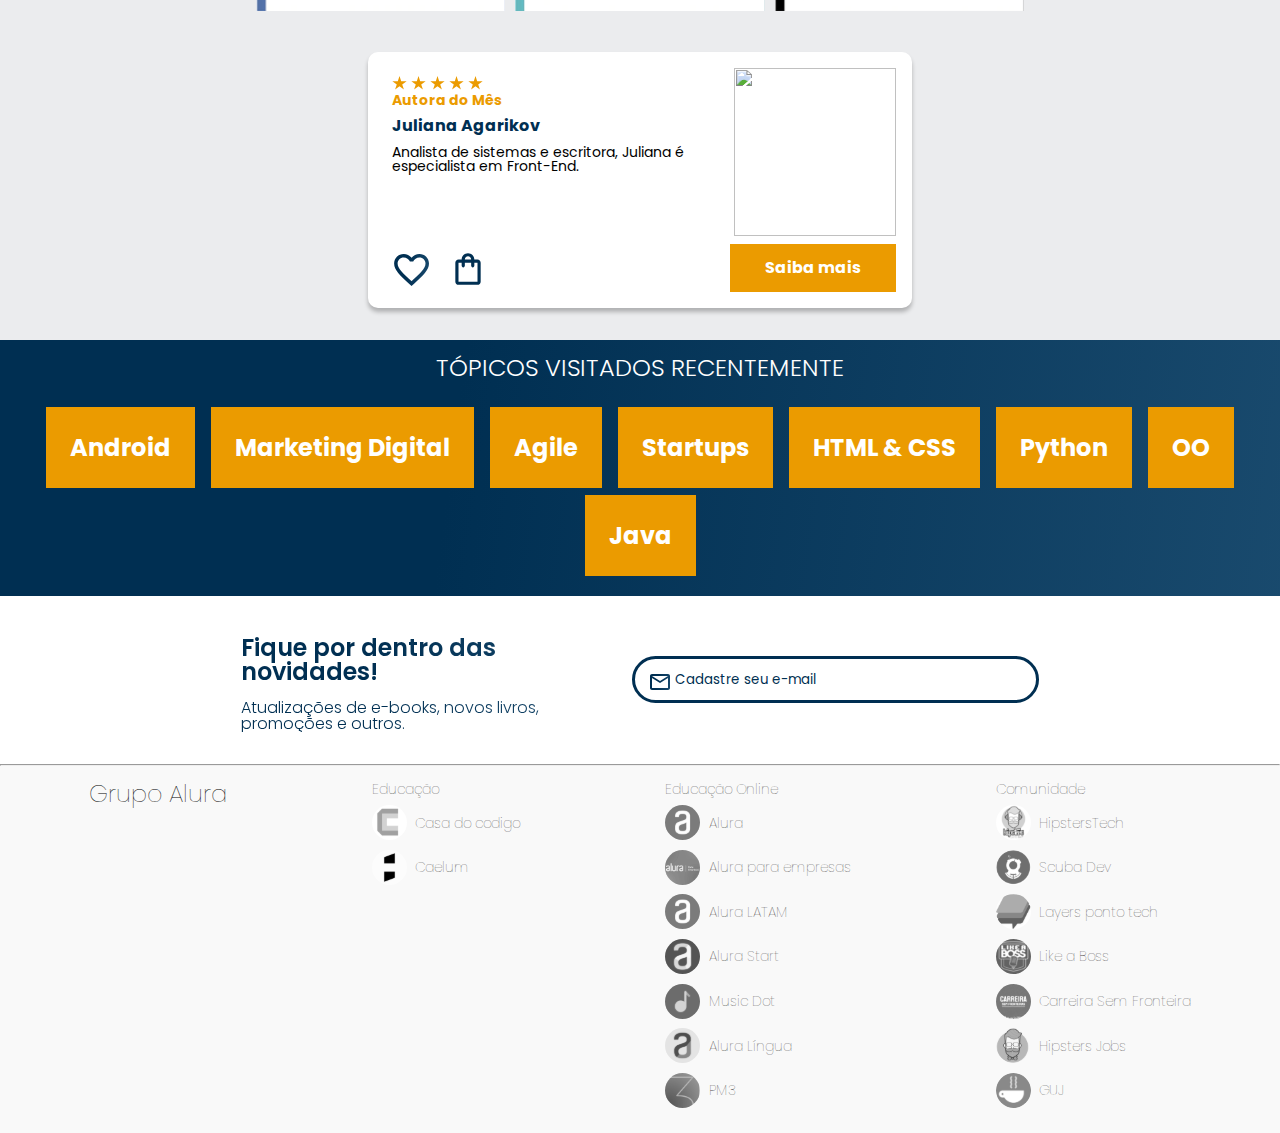
==== commit 04005a50: "ajustes 1728px" ====
--- a/Exercicios-Alura/Web/projeto-lojadelivros/index.html
+++ b/Exercicios-Alura/Web/projeto-lojadelivros/index.html
@@ -52,11 +52,11 @@
             </ul>
             <div class="container">
                 <a href="#"><img src="img/Favoritos.svg" alt="Meus favoritos" class="container__imagem container__imagem-transparente"></a>
-                <a href="#">
+                <a href="#" class="container__link">
                     <img src="img/Compras.svg" alt="Carrinho de compras" class="container__imagem">
                     <p class="container__texto">Minha sacola</p>
                 </a>
-                <a href="#">
+                <a href="#" class="container__link">
                     <img src="img/Usuário.svg" alt="Meu perfil" class="container__imagem">
                     <p class="container__texto">Meu Perfil</p>
                 </a>
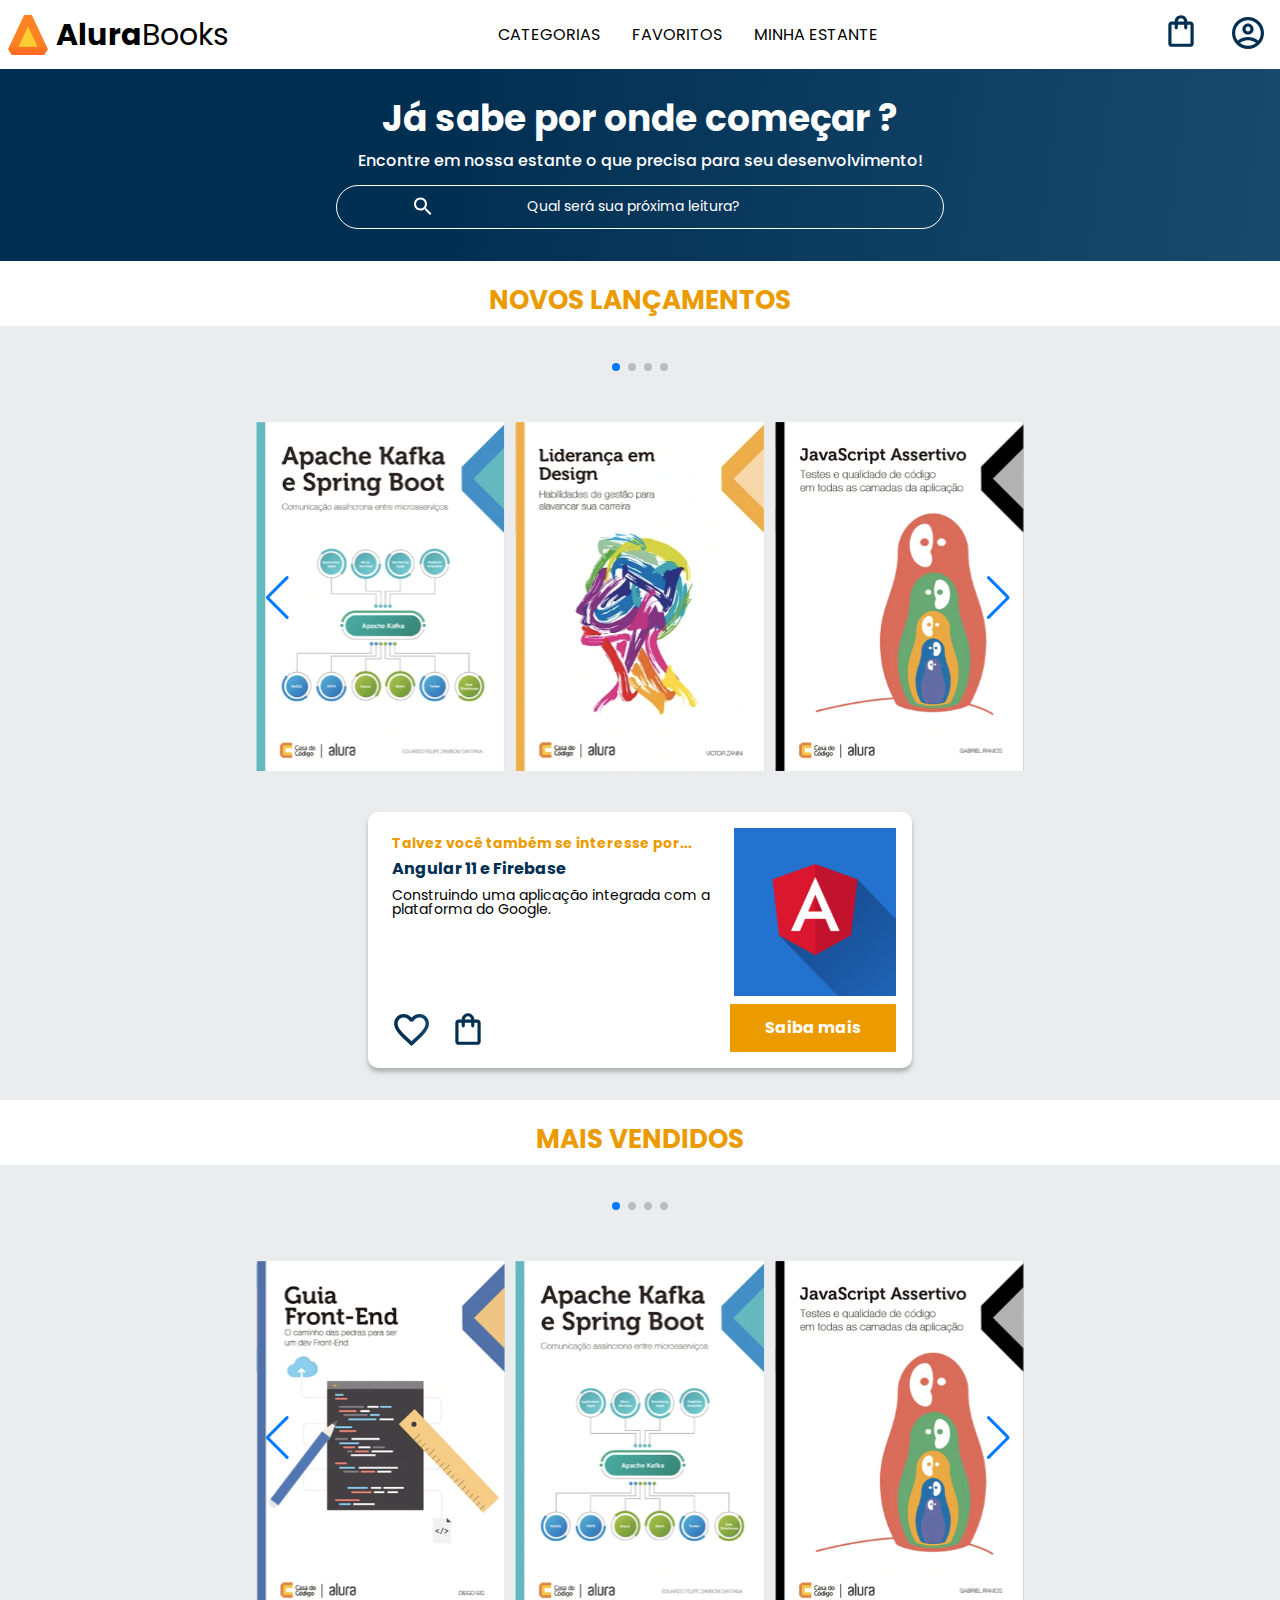
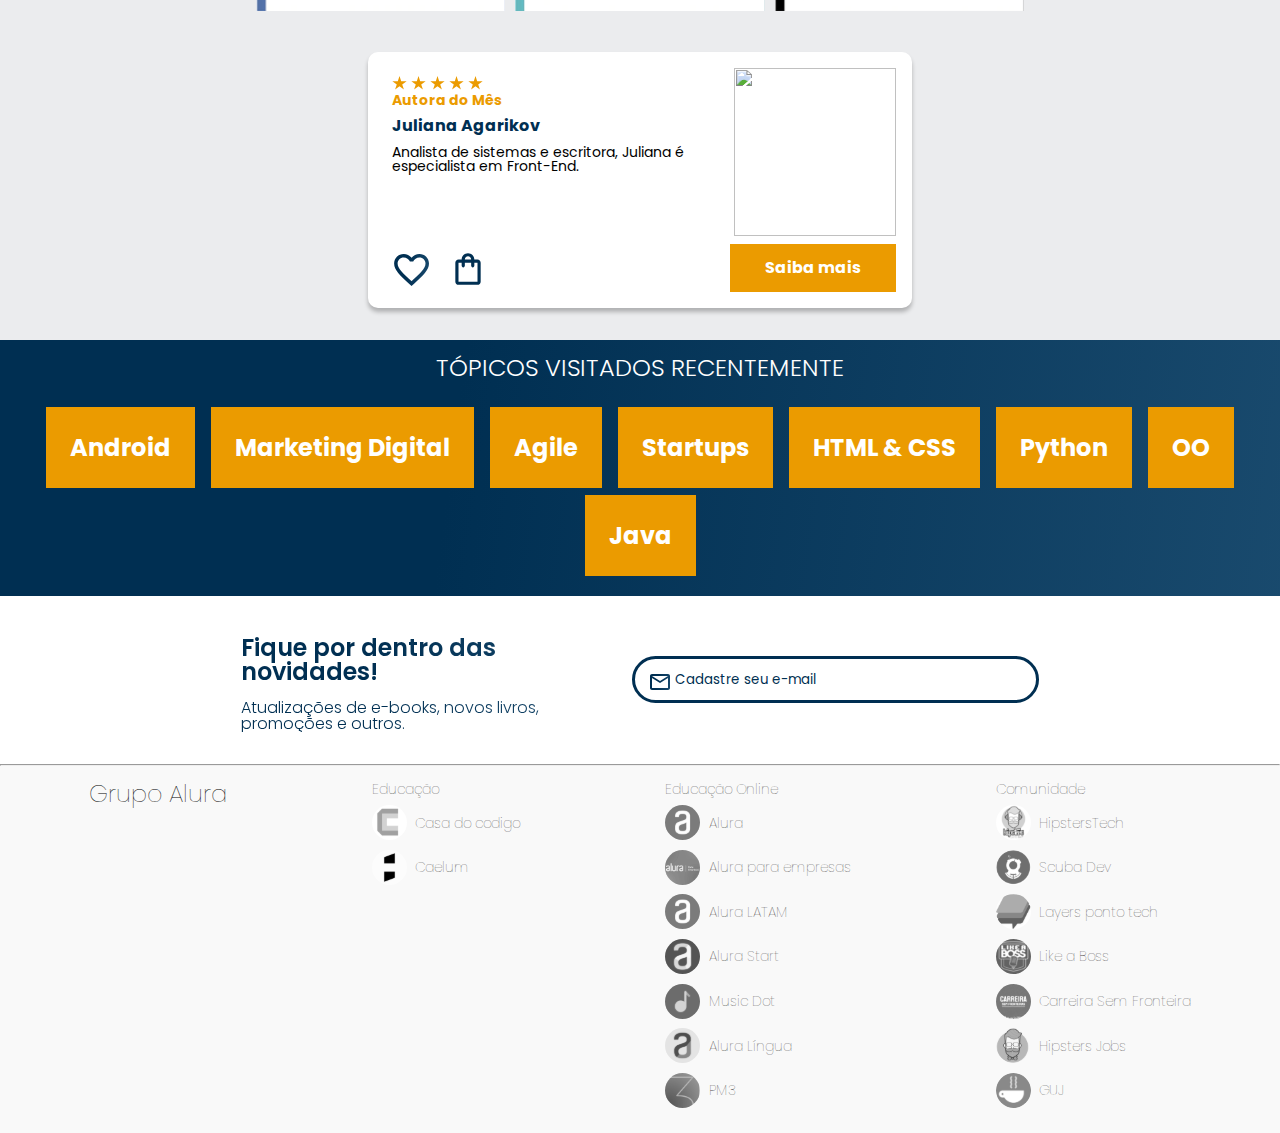
==== commit 3f86b036: "do dia 14" ====
--- a/Exercicios-Alura/Web/projeto-lojadelivros/index.html
+++ b/Exercicios-Alura/Web/projeto-lojadelivros/index.html
@@ -69,99 +69,101 @@
         </section>
         <section class="carrossel">
             <h2 class="carrossel__titulo">Novos Lançamentos</h2>
-            <div class="swiper">
-                <!-- Additional required wrapper -->
-                 <!-- If we need pagination -->
-                 <div class="swiper-pagination"></div>
-                <div class="swiper-wrapper">
-                  <!-- Slides -->
-                  <div class="swiper-slide"><img src="img/ApacheKafka.svg" alt="Livro sobre a apache kafka e spring boot da alura books"></div>
-                  <div class="swiper-slide"><img src="img/Liderança.svg" alt="Livro sobre liderança em design da Alura books"></div>
-                  <div class="swiper-slide"><img src="img/Javascript.svg" alt="Livro sobre javascript assertivo da alura books"></div>
-                  <div class="swiper-slide"><img src="img/Guia Front-end.svg" alt="Livro Guia Front end"></div>
-                  <div class="swiper-slide"><img src="img/Portugol.svg" alt="Livro sobre Portugol da Alura Books"></div>
-                  <div class="swiper-slide"><img src="img/Acessibilidade.svg" alt="Livros sobre acessibilidade"></div>
-                </div>
-    
-                <!-- If we need navigation buttons -->
-                <div class="swiper-button-prev"></div>
-                <div class="swiper-button-next"></div>
-              </div>
-
-              <div class="card">
-                <!-- 1° linha-->
-                <div class="card__descrição">
-                    <!-- 1° coluna-->
-                    <div class="descrição">
-                        <h3 class="descrição__titulo">Talvez você também se interesse por...</h3>
-                        <h2 class="descrição__titulo-livro">Angular 11 e Firebase</h2>
-                        <p class="descrição__texto">Construindo uma aplicação integrada com a plataforma do Google.</p>
-                    </div>
-                    <!-- 2° coluna -->
-                    <img src="img/Angular.svg" class="descrição__imagem">
-                </div>
-                <!-- 2° linha -->
-                <div class="card__botões">
-                    <!-- 1° coluna -->
-                    <ul class="botões">
-                        <li class="botões__item"><img src="img/Favoritos.svg" alt="Favoritar livro"></li>
-                        <li class="botões__item"><img src="img/Compras.svg" alt="adicionar no carrinho de compras"></li>
-                    </ul>
-                    <!-- 2° coluna-->
-                    <a href="#" class="botões__ancora">Saiba mais</a>
-                </div>
-              </div>
-
+            <div class="carrossel__container">
+                <div class="swiper">
+                    <!-- Additional required wrapper -->
+                    <!-- If we need pagination -->
+                    <div class="swiper-pagination"></div>
+                    <div class="swiper-wrapper">
+                    <!-- Slides -->
+                    <div class="swiper-slide"><img src="img/ApacheKafka.svg" alt="Livro sobre a apache kafka e spring boot da alura books"></div>
+                    <div class="swiper-slide"><img src="img/Liderança.svg" alt="Livro sobre liderança em design da Alura books"></div>
+                    <div class="swiper-slide"><img src="img/Javascript.svg" alt="Livro sobre javascript assertivo da alura books"></div>
+                    <div class="swiper-slide"><img src="img/Guia Front-end.svg" alt="Livro Guia Front end"></div>
+                    <div class="swiper-slide"><img src="img/Portugol.svg" alt="Livro sobre Portugol da Alura Books"></div>
+                    <div class="swiper-slide"><img src="img/Acessibilidade.svg" alt="Livros sobre acessibilidade"></div>
+                    </div>
+        
+                    <!-- If we need navigation buttons -->
+                    <div class="swiper-button-prev"></div>
+                    <div class="swiper-button-next"></div>
+                </div>
+
+                <div class="card">
+                    <!-- 1° linha-->
+                    <div class="card__descrição">
+                        <!-- 1° coluna-->
+                        <div class="descrição">
+                            <h3 class="descrição__titulo">Talvez você também se interesse por...</h3>
+                            <h2 class="descrição__titulo-livro">Angular 11 e Firebase</h2>
+                            <p class="descrição__texto">Construindo uma aplicação integrada com a plataforma do Google.</p>
+                        </div>
+                        <!-- 2° coluna -->
+                        <img src="img/Angular.svg" class="descrição__imagem">
+                    </div>
+                    <!-- 2° linha -->
+                    <div class="card__botões">
+                        <!-- 1° coluna -->
+                        <ul class="botões">
+                            <li class="botões__item"><img src="img/Favoritos.svg" alt="Favoritar livro"></li>
+                            <li class="botões__item"><img src="img/Compras.svg" alt="adicionar no carrinho de compras"></li>
+                        </ul>
+                        <!-- 2° coluna-->
+                        <a href="#" class="botões__ancora">Saiba mais</a>
+                    </div>
+                </div>
+            </div>
         </section>
         <section class="carrossel">
             <h2 class="carrossel__titulo">MAIS VENDIDOS</h2>
+            <div class="carrossel__container">
             <div class="swiper">
-                <!-- Additional required wrapper -->
-                 <!-- If we need pagination -->
-                 <div class="swiper-pagination"></div>
-                <div class="swiper-wrapper">
-                  <!-- Slides -->
-                  <div class="swiper-slide"><img src="img/Guia Front-end.svg" alt="Livro sobre a apache kafka e spring boot da alura books"></div>
-                  <div class="swiper-slide"><img src="img/ApacheKafka.svg" alt="Livro sobre liderança em design da Alura books"></div>
-                  <div class="swiper-slide"><img src="img/Javascript.svg" alt="Livro sobre javascript assertivo da alura books"></div>
-                  <div class="swiper-slide"><img src="img/Liderança.svg" alt="Livro Guia Front end"></div>
-                  <div class="swiper-slide"><img src="img/Portugol.svg" alt="Livro sobre Portugol da Alura Books"></div>
-                  <div class="swiper-slide"><img src="img/Acessibilidade.svg" alt="Livros sobre acessibilidade"></div>
-                </div>
-    
-                <!-- If we need navigation buttons -->
-                <div class="swiper-button-prev"></div>
-                <div class="swiper-button-next"></div>
-              </div>
-
-              <div class="card">
-                <!-- 1° linha-->
-                <div class="card__descrição">
-                    <!-- 1° coluna-->
-                    <div class="descrição">
-                        
-                            <h3 class="descrição__titulo"><img src="img/Estrelinhas.svg"></h3>
-                            <h3 class="descrição__titulo">Autora do Mês</h3>
-                            <h2 class="descrição__titulo-livro">Juliana Agarikov</h2>
-                            <p class="descrição__texto">Analista de sistemas e escritora, Juliana é especialista em Front-End. </p>
-                        
-                    </div>
-                    <!-- 2° coluna -->
-                    <img src="img/Perfil-escritora.svg" class="descrição__imagem">
-                </div>
-                
-                <!-- 2° linha -->
-                <div class="card__botões">
-                    <!-- 1° coluna -->
-                    <ul class="botões">
-                        <li class="botões__item"><img src="img/Favoritos.svg" alt="Favoritar livro"></li>
-                        <li class="botões__item"><img src="img/Compras.svg" alt="adicionar no carrinho de compras"></li>
-                    </ul>
-                    <!-- 2° coluna-->
-                    <a href="#" class="botões__ancora">Saiba mais</a>
-                </div>
-              </div>
-
+                    <!-- Additional required wrapper -->
+                    <!-- If we need pagination -->
+                    <div class="swiper-pagination"></div>
+                    <div class="swiper-wrapper">
+                    <!-- Slides -->
+                    <div class="swiper-slide"><img src="img/Guia Front-end.svg" alt="Livro sobre a apache kafka e spring boot da alura books"></div>
+                    <div class="swiper-slide"><img src="img/ApacheKafka.svg" alt="Livro sobre liderança em design da Alura books"></div>
+                    <div class="swiper-slide"><img src="img/Javascript.svg" alt="Livro sobre javascript assertivo da alura books"></div>
+                    <div class="swiper-slide"><img src="img/Liderança.svg" alt="Livro Guia Front end"></div>
+                    <div class="swiper-slide"><img src="img/Portugol.svg" alt="Livro sobre Portugol da Alura Books"></div>
+                    <div class="swiper-slide"><img src="img/Acessibilidade.svg" alt="Livros sobre acessibilidade"></div>
+                    </div>
+        
+                    <!-- If we need navigation buttons -->
+                    <div class="swiper-button-prev"></div>
+                    <div class="swiper-button-next"></div>
+                </div>
+
+                <div class="card">
+                    <!-- 1° linha-->
+                    <div class="card__descrição">
+                        <!-- 1° coluna-->
+                        <div class="descrição">
+                            
+                                <h3 class="descrição__titulo"><img src="img/Estrelinhas.svg"></h3>
+                                <h3 class="descrição__titulo">Autora do Mês</h3>
+                                <h2 class="descrição__titulo-livro">Juliana Agarikov</h2>
+                                <p class="descrição__texto">Analista de sistemas e escritora, Juliana é especialista em Front-End. </p>
+                            
+                        </div>
+                        <!-- 2° coluna -->
+                        <img src="img/Perfil-escritora.svg" class="descrição__imagem">
+                    </div>
+                    
+                    <!-- 2° linha -->
+                    <div class="card__botões">
+                        <!-- 1° coluna -->
+                        <ul class="botões">
+                            <li class="botões__item"><img src="img/Favoritos.svg" alt="Favoritar livro"></li>
+                            <li class="botões__item"><img src="img/Compras.svg" alt="adicionar no carrinho de compras"></li>
+                        </ul>
+                        <!-- 2° coluna-->
+                        <a href="#" class="botões__ancora">Saiba mais</a>
+                    </div>
+                </div>
+            </div>
         </section>
         <section class="tópicos">
             <h2 class="tópicos__titulo">TÓPICOS VISITADOS RECENTEMENTE</h2> 
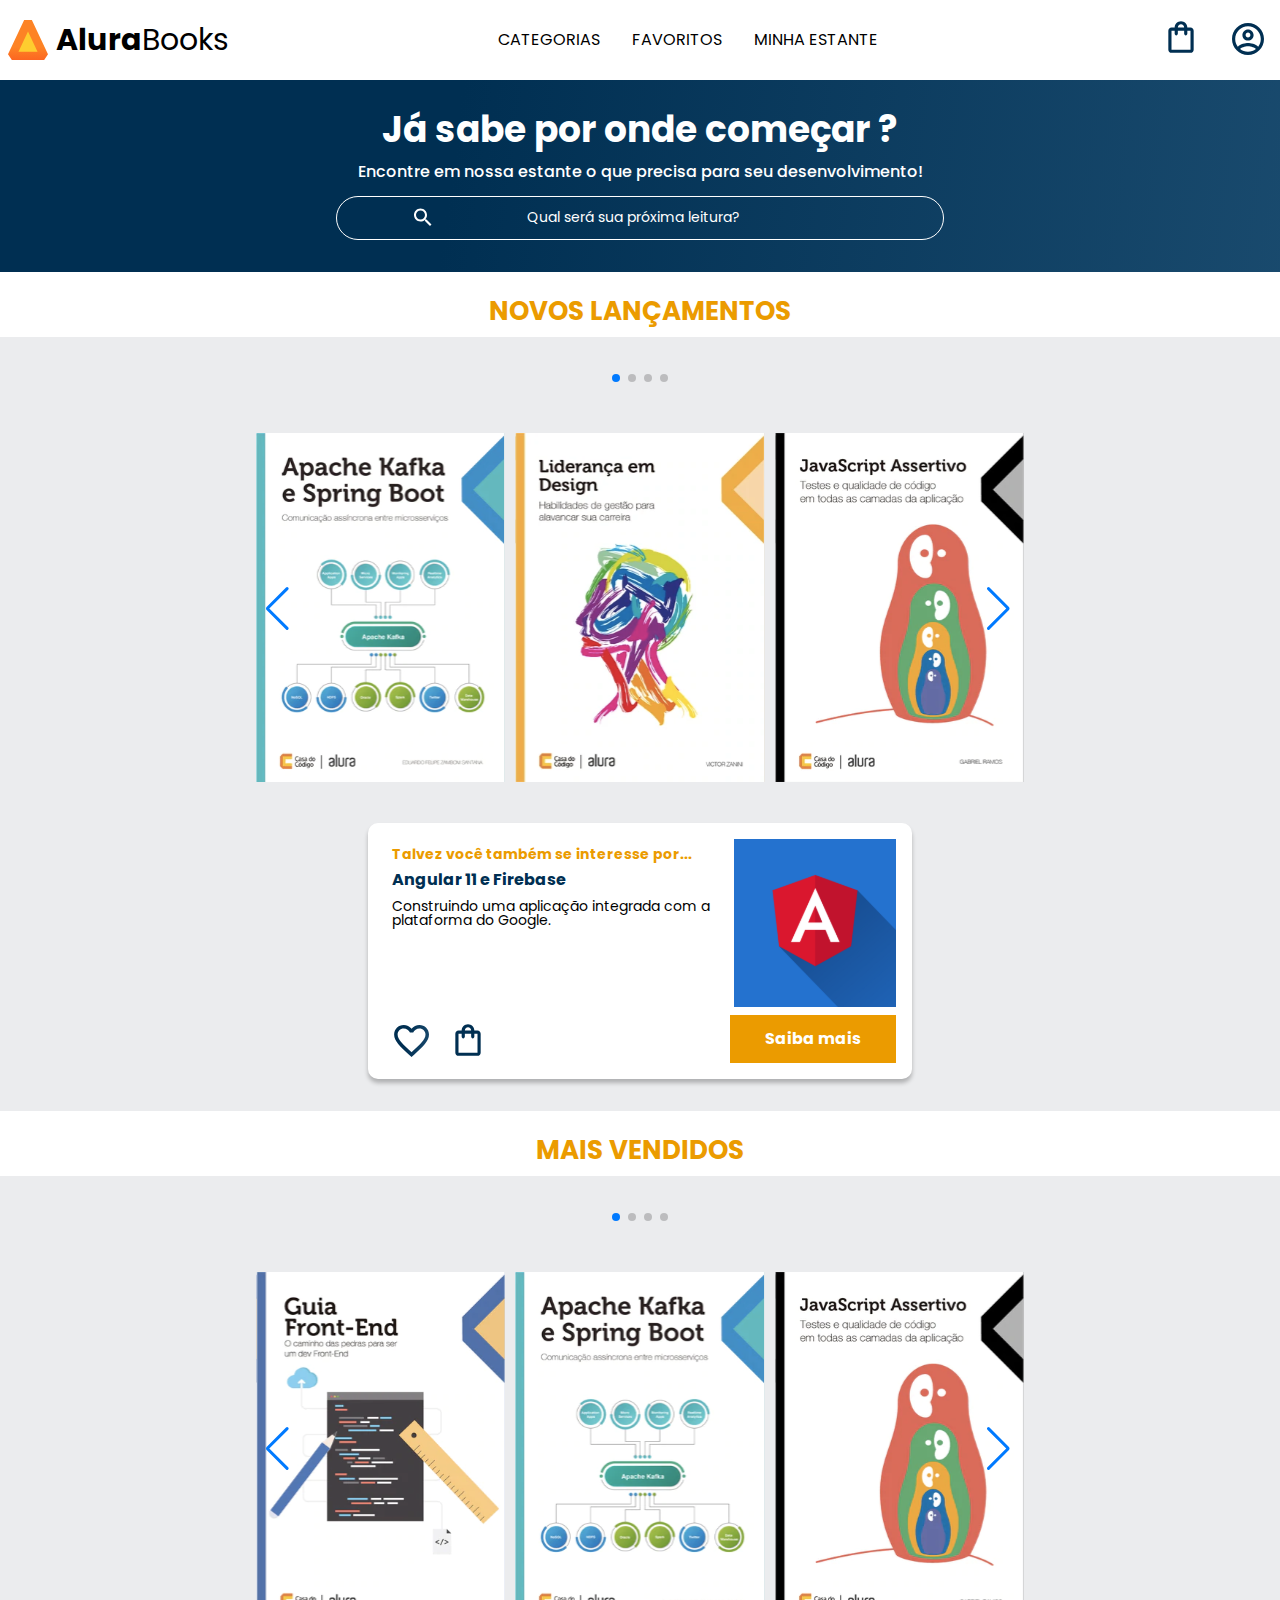
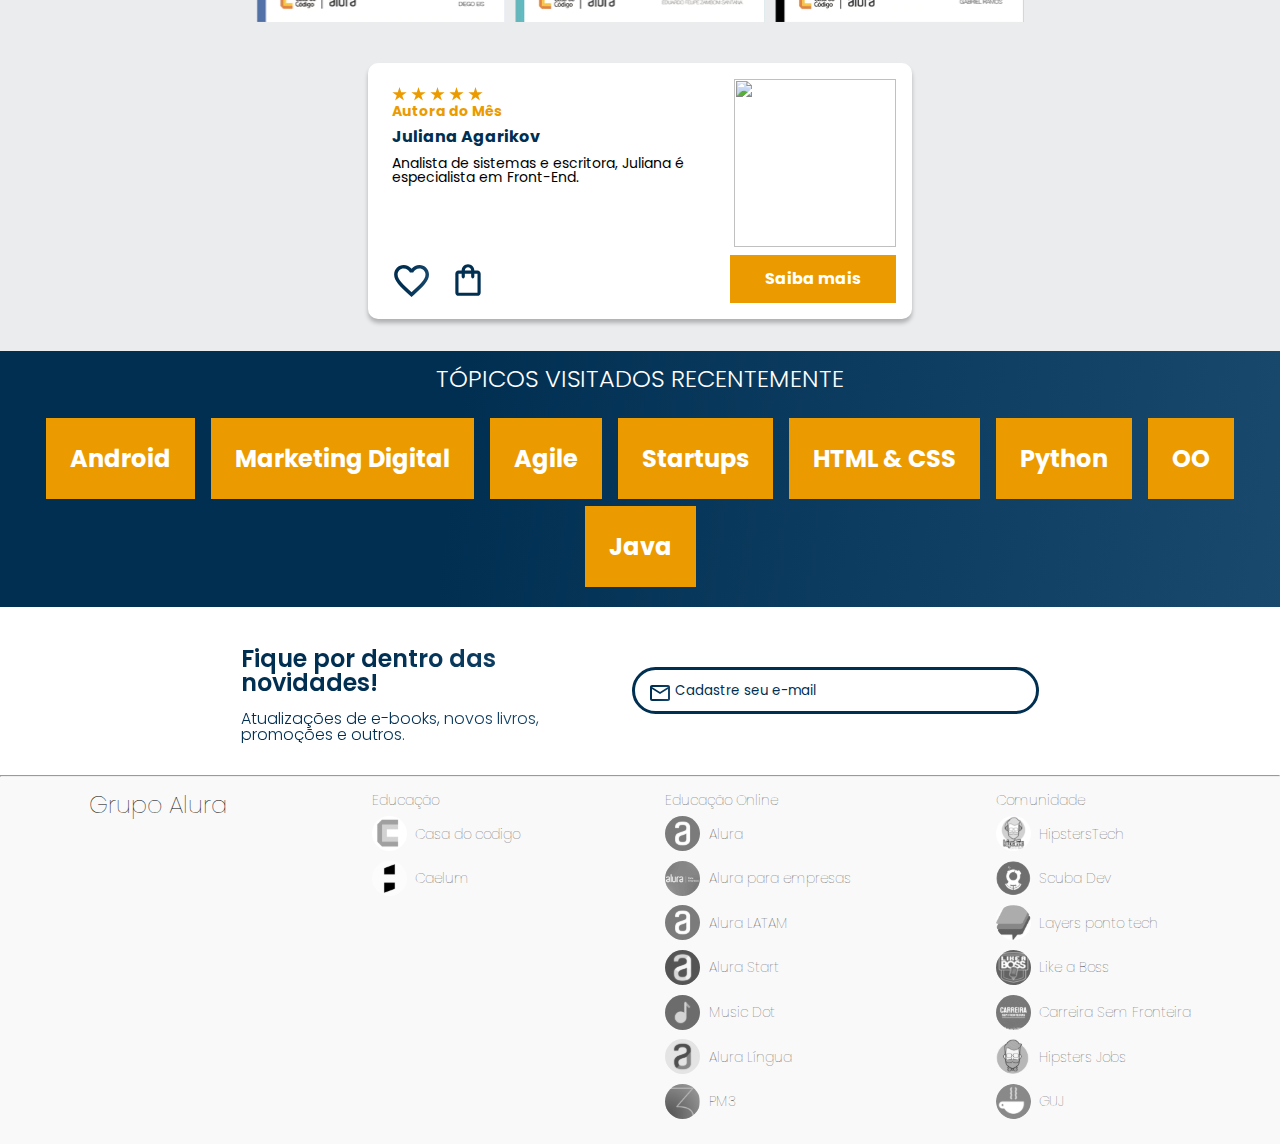
==== commit 6a40add5: "finalização" ====
--- a/Exercicios-Alura/Web/projeto-lojadelivros/index.html
+++ b/Exercicios-Alura/Web/projeto-lojadelivros/index.html
@@ -19,7 +19,7 @@
         <header class="cabeçalho">
             <div class="container">
                 <input type="checkbox" id="menu" class="container__botao"> 
-                <label for="menu">
+                <label for="menu" class="container__rotulo">
                     <span class="cabeçalho__menu-hamburguer container__imagem"></span>
                 </label>
                 <ul class="lista-menu">
@@ -35,7 +35,7 @@
             </div>
             <ul class="opções">
                 <input type="checkbox" id="opções-menu" class="opções__botão">
-                <label for="opções-menu">
+                <label for="opções-menu" class="opções__rotulo">
                     <li class="opções__item">Categorias</li>
                 </label>
 
